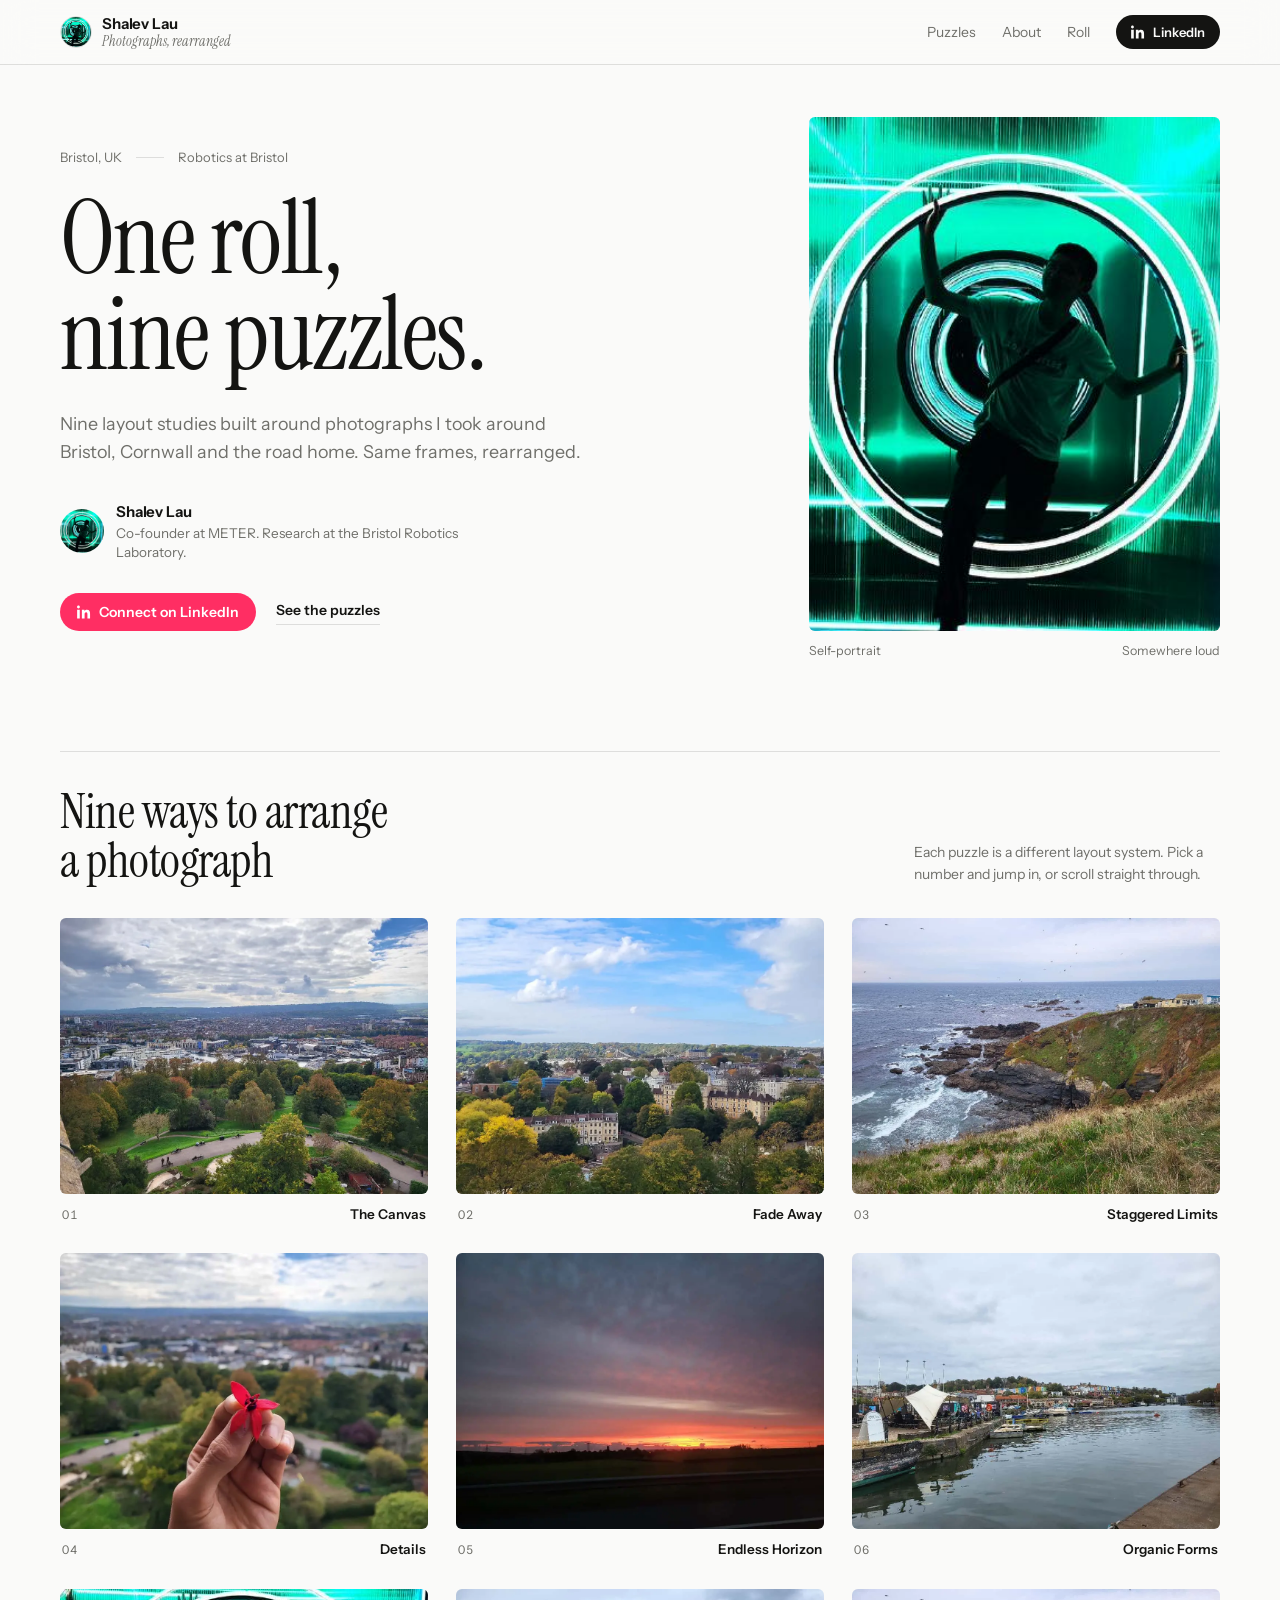
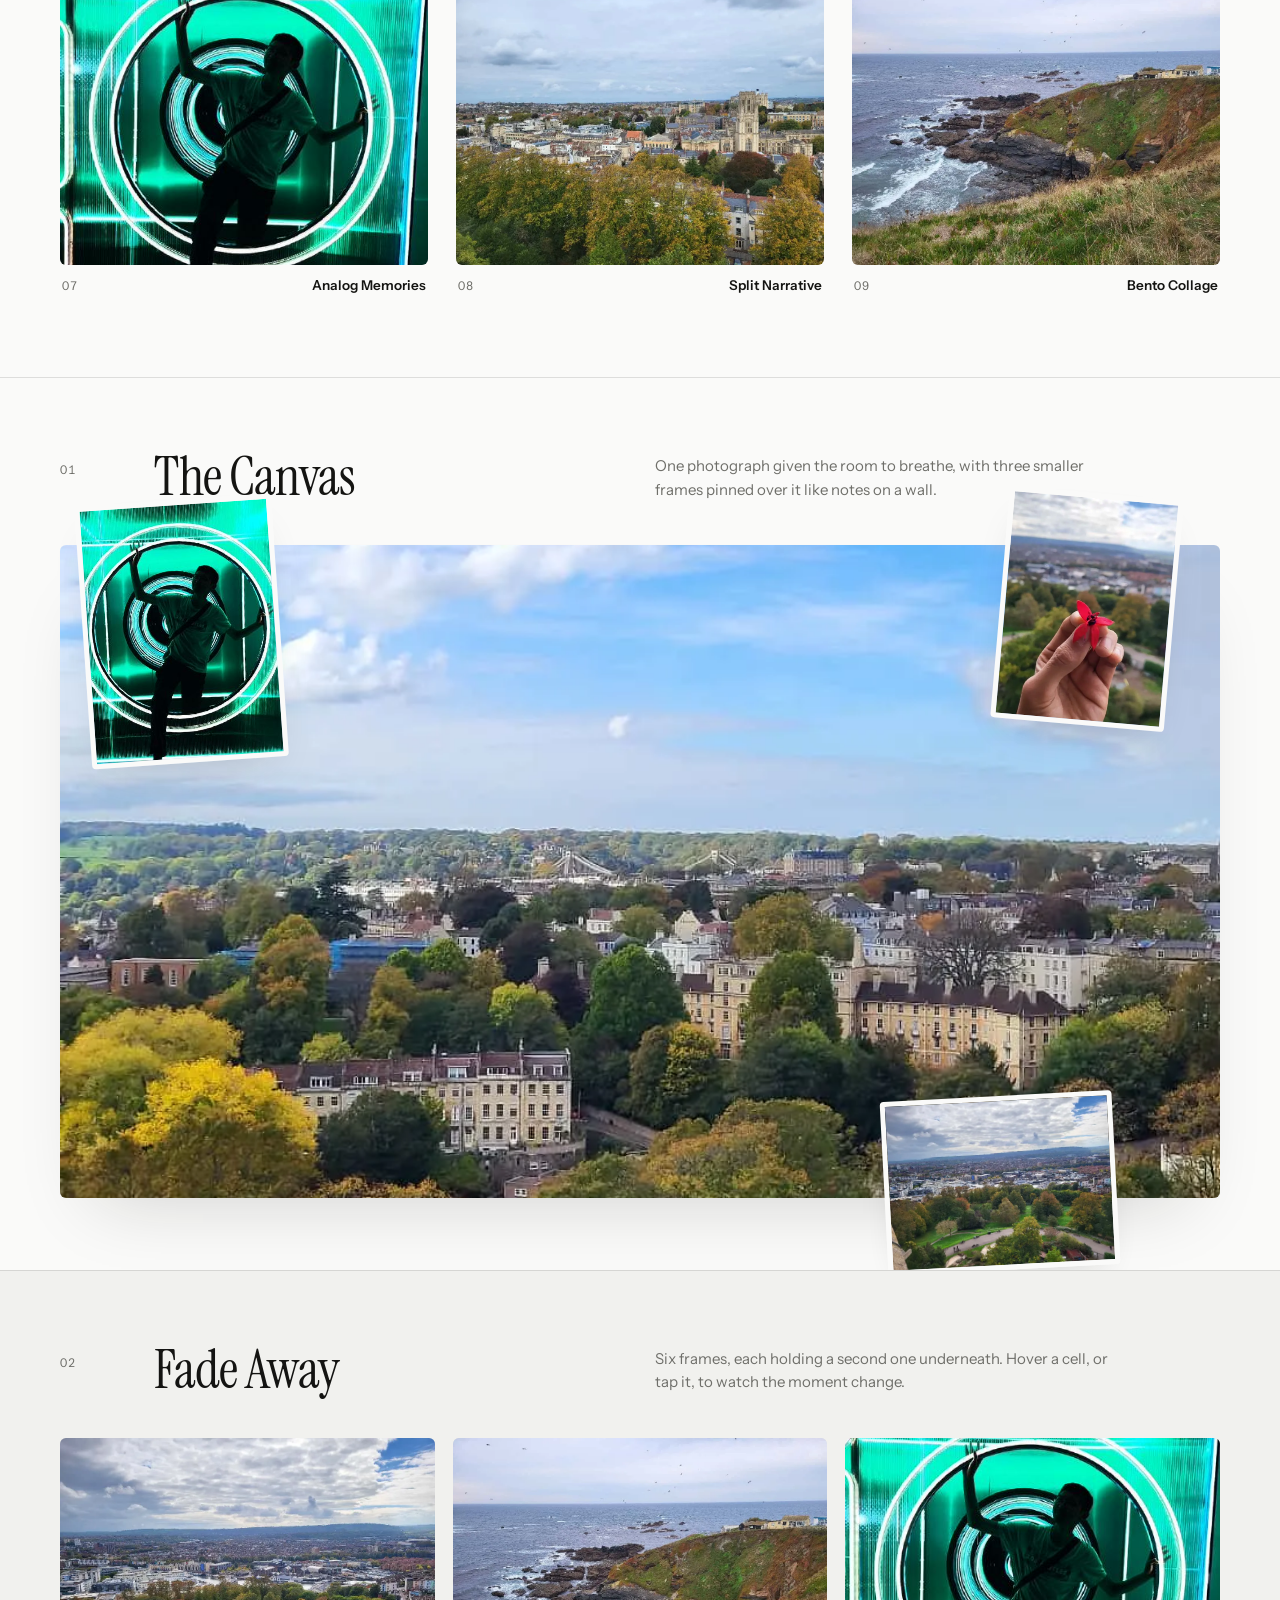
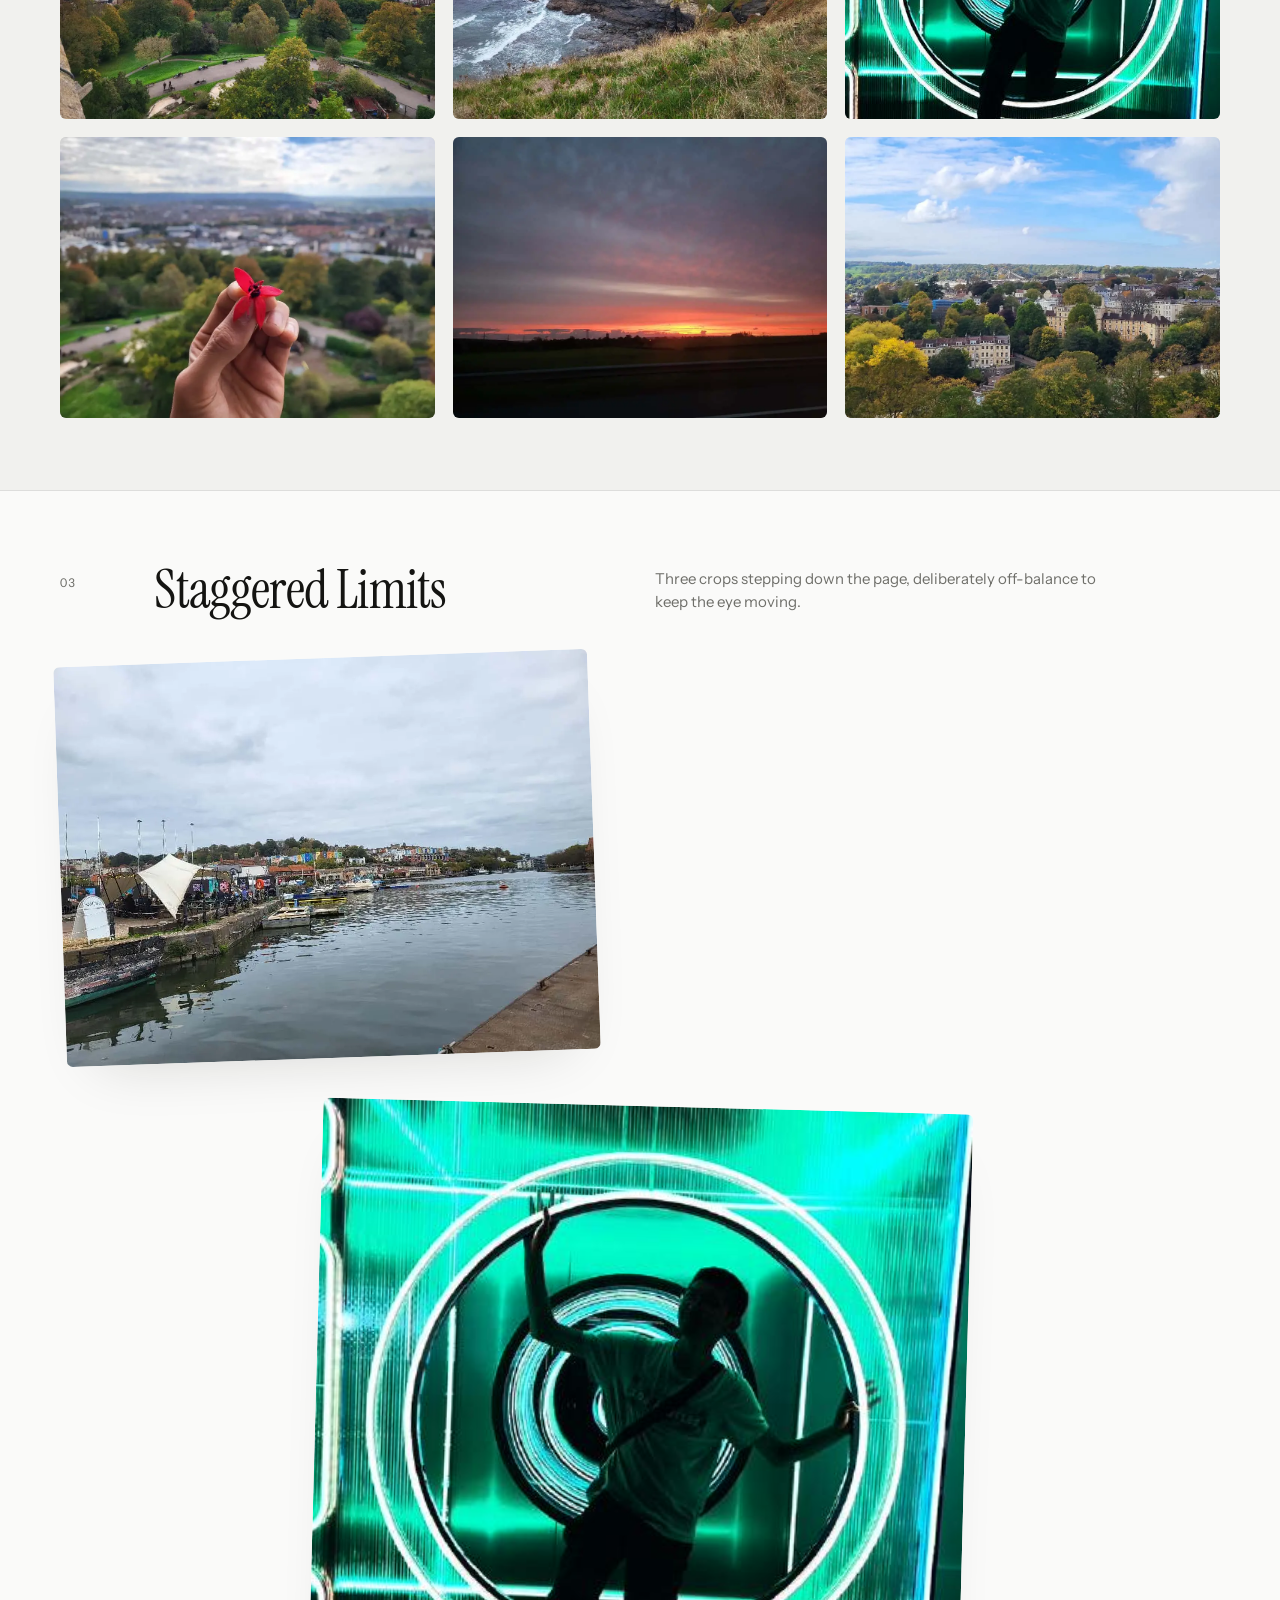
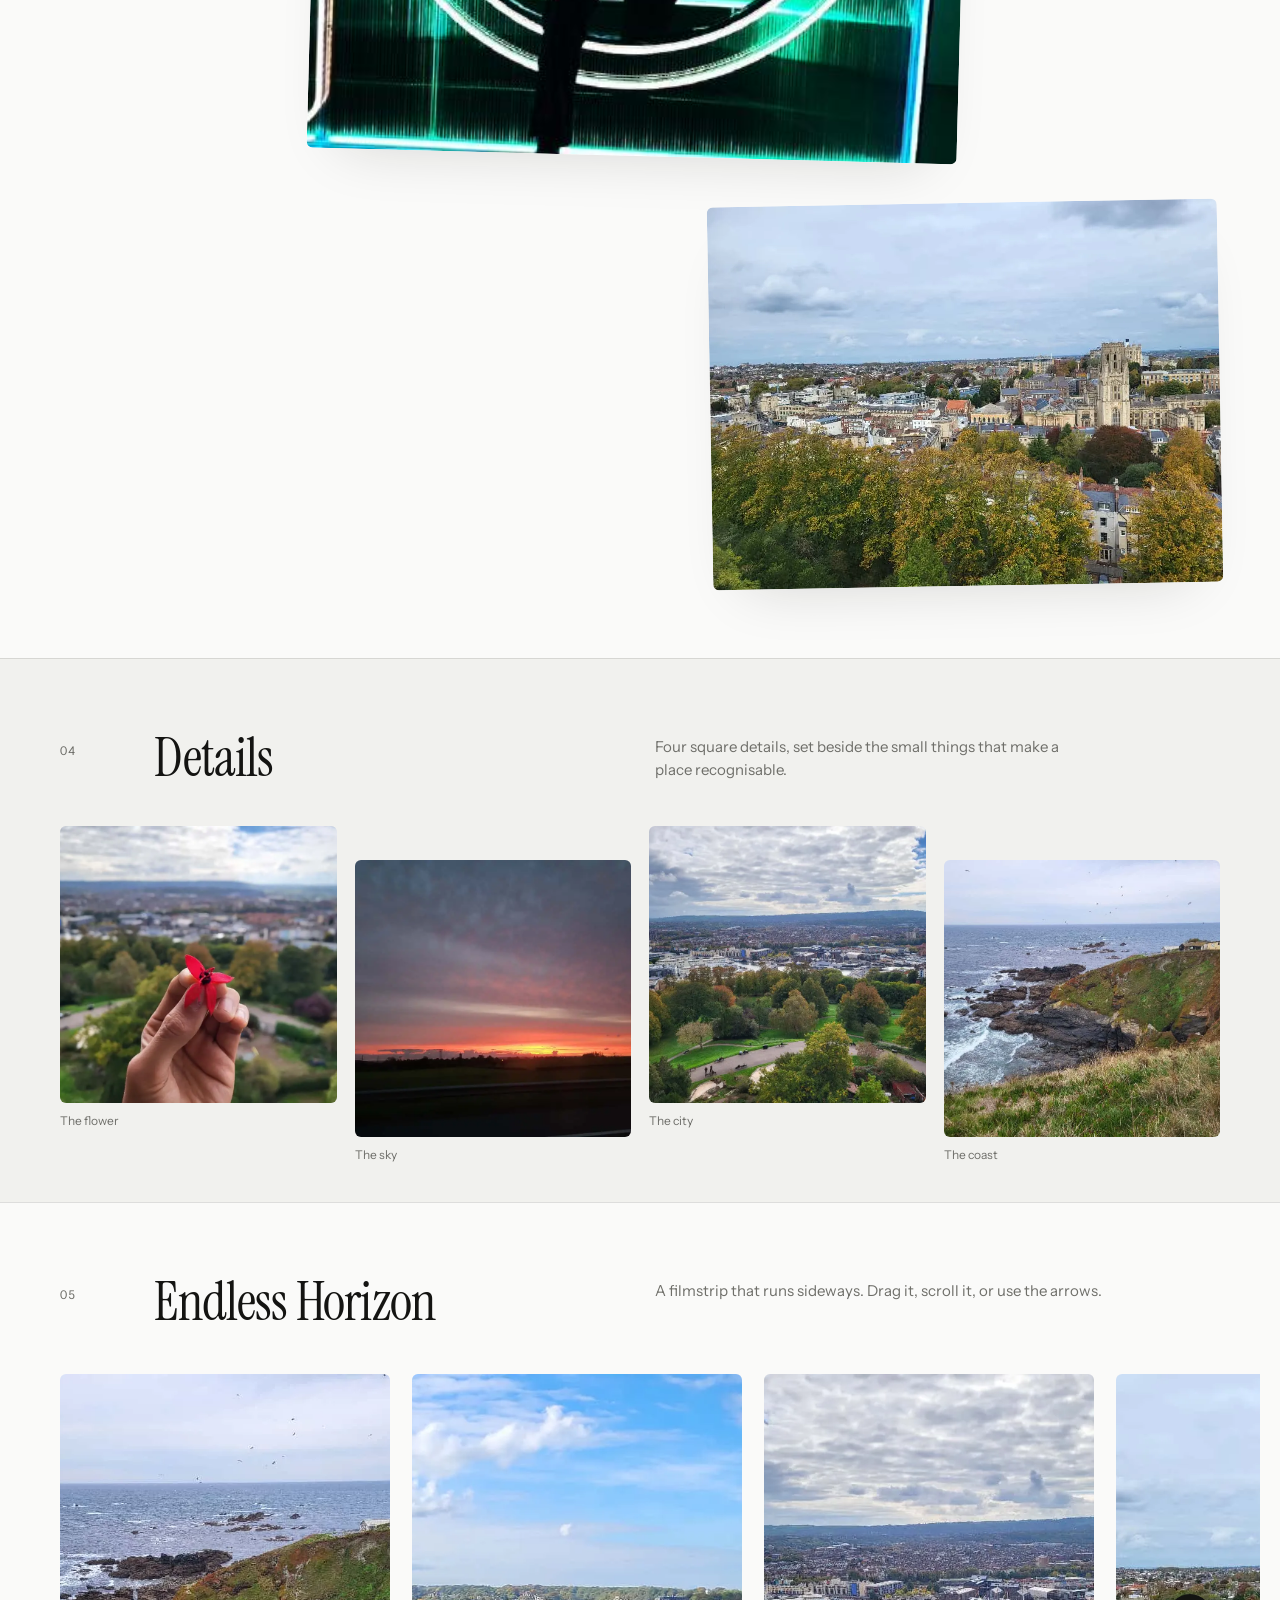
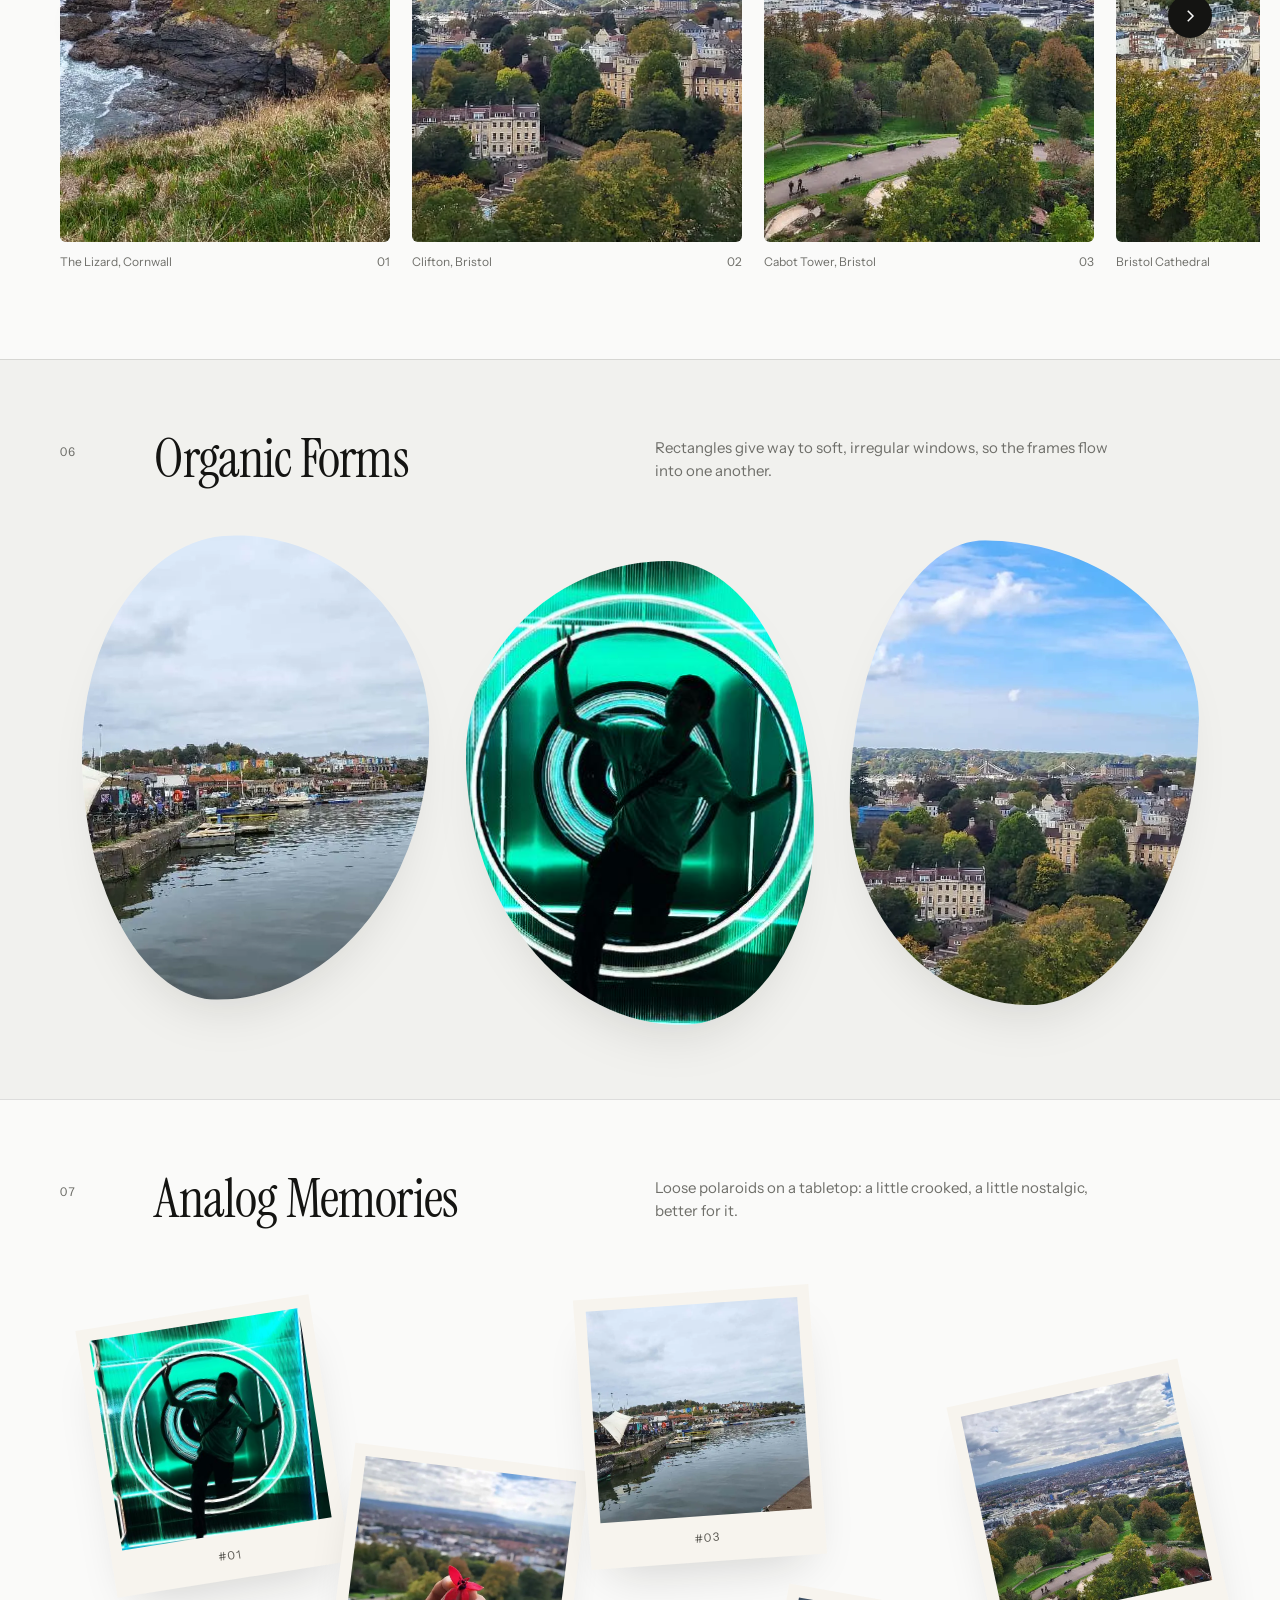
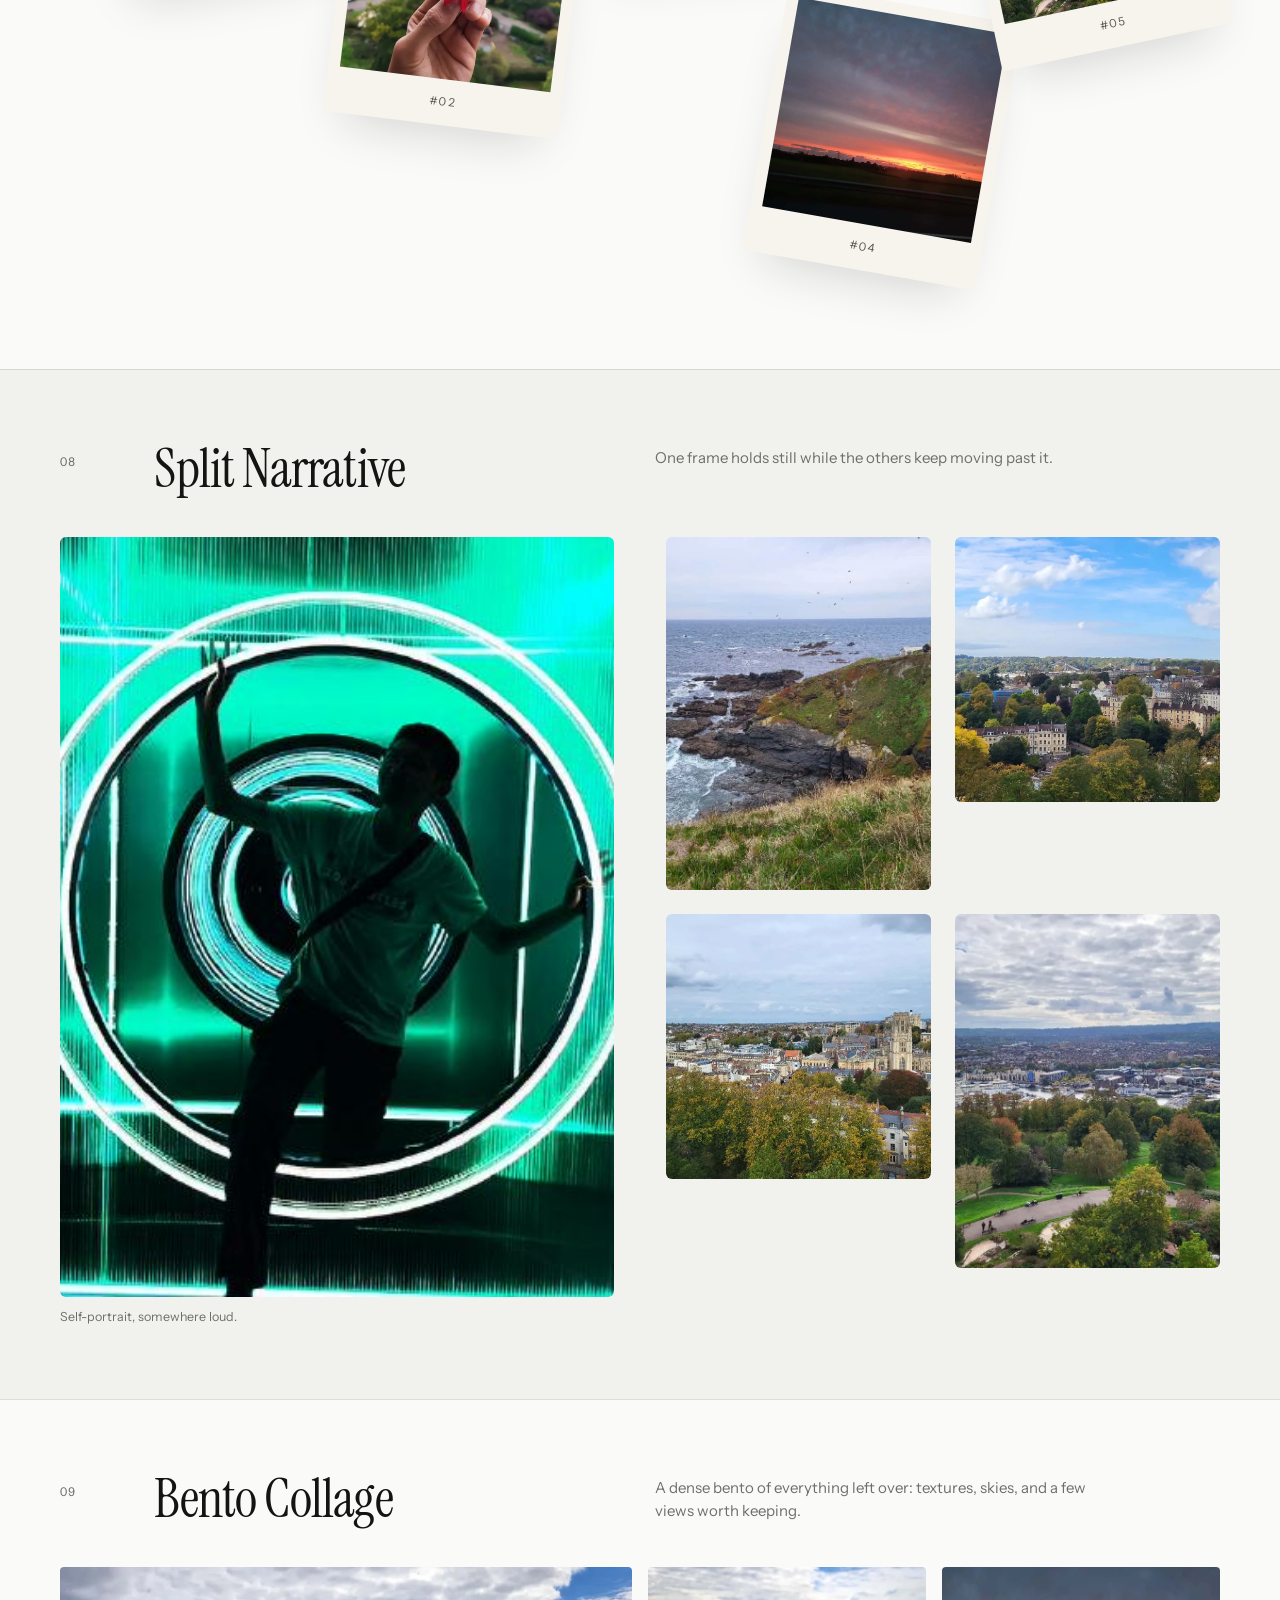
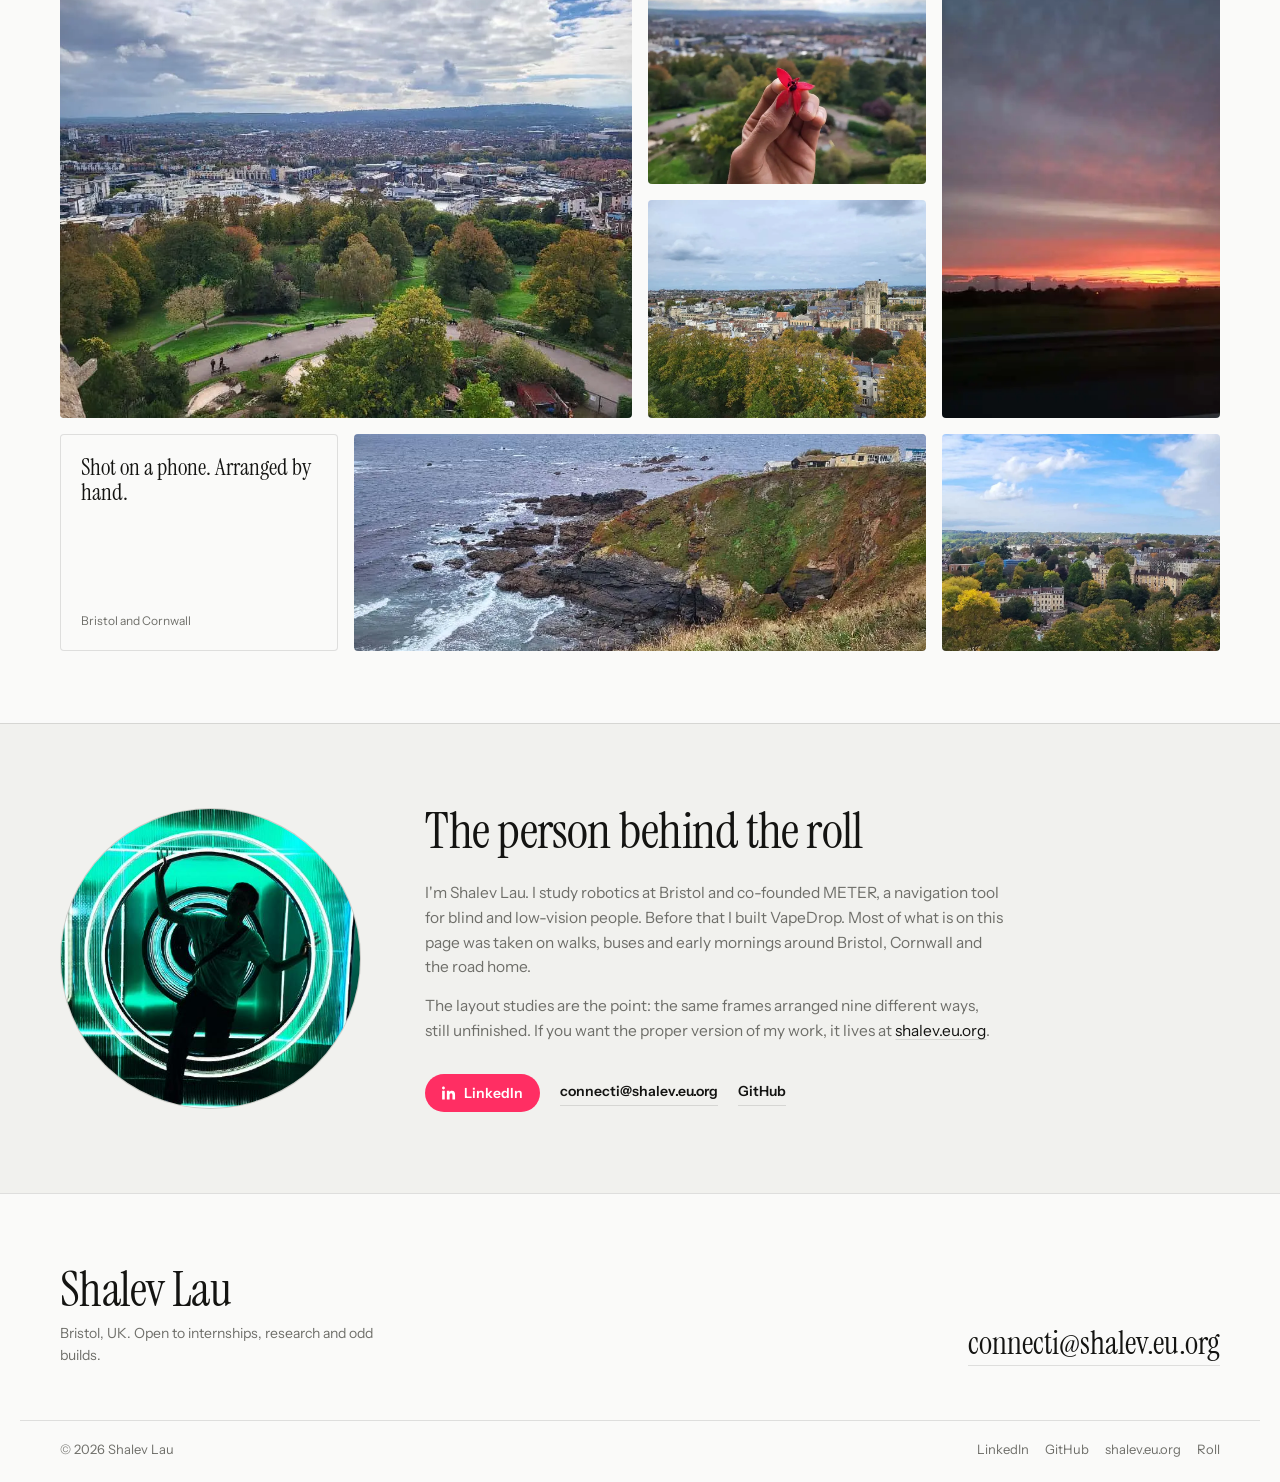
==== index.html @ 45d8b00c "Rebuild as a responsive photo portfolio with real photographs Add Shalev Lau identity (name, LinkedI" ====
<!DOCTYPE html>
<html lang="en-GB">

<head>
    <meta charset="UTF-8">
    <meta name="viewport" content="width=device-width, initial-scale=1">
    <title>Shalev Lau — One roll, nine puzzles</title>
    <meta name="description" content="Nine layout studies built from photographs by Shalev Lau — robotics student in Bristol, co-founder of METER.">
    <link rel="canonical" href="https://bosco-grid.pages.dev/">
    <meta name="theme-color" content="#fafaf9">
    <meta name="color-scheme" content="light">

    <meta property="og:type" content="website">
    <meta property="og:title" content="Shalev Lau — One roll, nine puzzles">
    <meta property="og:description" content="Nine layout studies built from photographs around Bristol, Cornwall and the road home.">
    <meta property="og:url" content="https://bosco-grid.pages.dev/">
    <meta property="og:image" content="https://bosco-grid.pages.dev/assets/shalev-lau.png">
    <meta name="twitter:card" content="summary_large_image">

    <link rel="icon" href="assets/shalev-lau.png">
    <link rel="apple-touch-icon" href="assets/shalev-lau.png">
    <link rel="preload" as="image" href="assets/shalev-lau.png">

    <link rel="preconnect" href="https://fonts.googleapis.com">
    <link rel="preconnect" href="https://fonts.gstatic.com" crossorigin>
    <link href="https://fonts.googleapis.com/css2?family=Instrument+Sans:ital,wght@0,400..700;1,400..700&family=Instrument+Serif:ital@0;1&display=swap" rel="stylesheet">
    <link rel="stylesheet" href="assets/site.css">

    <script type="application/ld+json">
        {
            "@context": "https://schema.org",
            "@type": "Person",
            "name": "Shalev Lau",
            "url": "https://shalev.eu.org/",
            "image": "https://bosco-grid.pages.dev/assets/shalev-lau.png",
            "jobTitle": "Robotics student and co-founder of METER",
            "sameAs": [
                "https://www.linkedin.com/in/shalevl/",
                "https://github.com/altcar"
            ]
        }
    </script>
</head>

<body id="top" data-theme="light">
    <a class="skip-link" href="#main">Skip to content</a>

    <header class="site-header">
        <div class="header-inner">
            <a class="brand" href="#top" aria-label="Shalev Lau, back to top">
                <img src="assets/shalev-lau.png" alt="" width="32" height="32">
                <span class="brand-text">
                    <span class="brand-name">Shalev Lau</span>
                    <span class="brand-role">Photographs, rearranged</span>
                </span>
            </a>

            <nav class="site-nav" aria-label="Primary">
                <a class="nav-index" href="#index">Puzzles</a>
                <a class="nav-about" href="#about">About</a>
                <a href="roll.html">Roll</a>
                <a class="btn btn-small" href="https://www.linkedin.com/in/shalevl/" target="_blank" rel="noopener noreferrer" aria-label="Shalev Lau on LinkedIn">
                    <svg viewBox="0 0 24 24" fill="currentColor" aria-hidden="true"><path d="M4.98 3.5A2.49 2.49 0 0 1 2.5 6 2.49 2.49 0 0 1 0 3.5C0 2.12 1.12 1 2.5 1s2.48 1.12 2.48 2.5ZM.24 8.25h4.52V23H.24V8.25Zm8.1 0h4.33v2.02h.06c.6-1.14 2.07-2.34 4.26-2.34 4.56 0 5.4 3 5.4 6.9V23h-4.51v-6.77c0-1.61-.03-3.69-2.25-3.69-2.25 0-2.6 1.76-2.6 3.57V23H8.34V8.25Z"/></svg>
                    <span class="btn-label">LinkedIn</span>
                </a>
            </nav>
        </div>
    </header>

    <main id="main">
        <section class="masthead" aria-labelledby="page-title">
            <div class="masthead-copy">
                <p class="place">
                    <span>Bristol, UK</span>
                    <span class="rule" aria-hidden="true"></span>
                    <span>Robotics at Bristol</span>
                </p>

                <h1 id="page-title">One roll,<br>nine puzzles.</h1>

                <p class="lede">Nine layout studies built around photographs I took around Bristol, Cornwall and the road home. Same frames, rearranged.</p>

                <div class="byline">
                    <img src="assets/shalev-lau.png" alt="" width="44" height="44">
                    <span>
                        <span class="byline-name">Shalev Lau</span>
                        <span class="byline-role">Co-founder at METER. Research at the Bristol Robotics Laboratory.</span>
                    </span>
                </div>

                <div class="actions">
                    <a class="btn btn-accent" href="https://www.linkedin.com/in/shalevl/" target="_blank" rel="noopener noreferrer">
                        <svg viewBox="0 0 24 24" fill="currentColor" aria-hidden="true"><path d="M4.98 3.5A2.49 2.49 0 0 1 2.5 6 2.49 2.49 0 0 1 0 3.5C0 2.12 1.12 1 2.5 1s2.48 1.12 2.48 2.5ZM.24 8.25h4.52V23H.24V8.25Zm8.1 0h4.33v2.02h.06c.6-1.14 2.07-2.34 4.26-2.34 4.56 0 5.4 3 5.4 6.9V23h-4.51v-6.77c0-1.61-.03-3.69-2.25-3.69-2.25 0-2.6 1.76-2.6 3.57V23H8.34V8.25Z"/></svg>
                        Connect on LinkedIn
                    </a>
                    <a class="text-link" href="#index">See the puzzles</a>
                </div>
            </div>

            <figure class="masthead-figure">
                <img src="assets/shalev-lau.png" alt="Shalev Lau standing inside a room of concentric neon light rings." width="460" height="460" fetchpriority="high">
                <figcaption>
                    <span>Self-portrait</span>
                    <span>Somewhere loud</span>
                </figcaption>
            </figure>
        </section>

        <section class="section-block index" id="index" aria-labelledby="index-title">
            <div class="index-head">
                <h2 id="index-title">Nine ways to arrange a photograph</h2>
                <p>Each puzzle is a different layout system. Pick a number and jump in, or scroll straight through.</p>
            </div>
            <div id="main-grid" class="tile-grid"></div>
        </section>

        <div id="puzzles"></div>

        <section class="about" id="about" aria-labelledby="about-title">
            <div class="about-inner">
                <figure class="about-portrait">
                    <img src="assets/shalev-lau.png" alt="Portrait of Shalev Lau in front of concentric neon rings." loading="lazy" decoding="async">
                </figure>

                <div class="about-copy">
                    <h2 id="about-title">The person behind the roll</h2>
                    <p>I'm Shalev Lau. I study robotics at Bristol and co-founded METER, a navigation tool for blind and low-vision people. Before that I built VapeDrop. Most of what is on this page was taken on walks, buses and early mornings around Bristol, Cornwall and the road home.</p>
                    <p>The layout studies are the point: the same frames arranged nine different ways, still unfinished. If you want the proper version of my work, it lives at <a href="https://shalev.eu.org/" target="_blank" rel="noopener noreferrer">shalev.eu.org</a>.</p>

                    <div class="about-links">
                        <a class="btn btn-accent" href="https://www.linkedin.com/in/shalevl/" target="_blank" rel="noopener noreferrer">
                            <svg viewBox="0 0 24 24" fill="currentColor" aria-hidden="true"><path d="M4.98 3.5A2.49 2.49 0 0 1 2.5 6 2.49 2.49 0 0 1 0 3.5C0 2.12 1.12 1 2.5 1s2.48 1.12 2.48 2.5ZM.24 8.25h4.52V23H.24V8.25Zm8.1 0h4.33v2.02h.06c.6-1.14 2.07-2.34 4.26-2.34 4.56 0 5.4 3 5.4 6.9V23h-4.51v-6.77c0-1.61-.03-3.69-2.25-3.69-2.25 0-2.6 1.76-2.6 3.57V23H8.34V8.25Z"/></svg>
                            LinkedIn
                        </a>
                        <a class="text-link" href="mailto:connecti@shalev.eu.org">connecti@shalev.eu.org</a>
                        <a class="text-link" href="https://github.com/altcar" target="_blank" rel="noopener noreferrer">GitHub</a>
                    </div>
                </div>
            </div>
        </section>
    </main>

    <footer class="site-footer">
        <div class="footer-inner">
            <div>
                <p class="footer-name">Shalev Lau</p>
                <p class="footer-note">Bristol, UK. Open to internships, research and odd builds.</p>
            </div>
            <a class="footer-mail" href="mailto:connecti@shalev.eu.org">connecti@shalev.eu.org</a>
        </div>

        <div class="footer-base">
            <span>© <span data-year>2026</span> Shalev Lau</span>
            <div class="footer-links">
                <a href="https://www.linkedin.com/in/shalevl/" target="_blank" rel="noopener noreferrer">LinkedIn</a>
                <a href="https://github.com/altcar" target="_blank" rel="noopener noreferrer">GitHub</a>
                <a href="https://shalev.eu.org/" target="_blank" rel="noopener noreferrer">shalev.eu.org</a>
                <a href="roll.html">Roll</a>
            </div>
        </div>
    </footer>

    <button class="to-top" type="button" aria-label="Back to top">
        <svg viewBox="0 0 24 24" fill="none" stroke="currentColor" stroke-width="2" aria-hidden="true"><path d="M12 19V5M5 12l7-7 7 7"/></svg>
    </button>

    <script src="assets/site.js"></script>
</body>

</html>
---- assets/site.css ----
/* ------------------------------------------------------------------
   Shalev Lau — Puzzles
   Shared stylesheet for index.html (light) and roll.html (dark)
-------------------------------------------------------------------*/

:root {
    --font-sans: "Instrument Sans", ui-sans-serif, system-ui, -apple-system, "Segoe UI", Roboto, Helvetica, Arial, sans-serif;
    --font-display: "Instrument Serif", Georgia, "Times New Roman", serif;

    --max: 1240px;
    --pad: clamp(18px, 4vw, 40px);
    --radius: 6px;
    --ease: cubic-bezier(0.2, 0.7, 0.2, 1);
    --accent: #ff2e63;
}

[data-theme="light"] {
    --bg: #fafaf9;
    --surface: #f1f1ee;
    --ink: #141412;
    --muted: #6f6f6a;
    --line: rgba(20, 20, 18, 0.12);
    --card: #e6e6e1;
    --header: rgba(250, 250, 249, 0.82);
    --shadow: rgba(20, 20, 18, 0.18);
}

[data-theme="dark"] {
    --bg: #0a0a0b;
    --surface: #121214;
    --ink: #f2f1ee;
    --muted: #9b9b97;
    --line: rgba(242, 241, 238, 0.14);
    --card: #1c1c1f;
    --header: rgba(10, 10, 11, 0.78);
    --shadow: rgba(0, 0, 0, 0.55);
}

*,
*::before,
*::after {
    box-sizing: border-box;
}

html {
    -webkit-text-size-adjust: 100%;
    scroll-behavior: smooth;
}

body {
    margin: 0;
    background: var(--bg);
    color: var(--ink);
    font-family: var(--font-sans);
    font-size: 16px;
    line-height: 1.6;
    overflow-x: clip;
    -webkit-font-smoothing: antialiased;
    -moz-osx-font-smoothing: grayscale;
}

img {
    display: block;
    max-width: 100%;
    height: auto;
}

a {
    color: inherit;
}

::selection {
    background: var(--accent);
    color: #fff;
}

:focus-visible {
    outline: 2px solid var(--accent);
    outline-offset: 3px;
    border-radius: 2px;
}

.skip-link {
    position: absolute;
    top: 8px;
    left: 8px;
    z-index: 300;
    transform: translateY(-160%);
    background: var(--ink);
    color: var(--bg);
    padding: 10px 16px;
    border-radius: 999px;
    font-size: 14px;
    font-weight: 600;
    text-decoration: none;
    transition: transform 0.2s var(--ease);
}

.skip-link:focus {
    transform: none;
}

/* ------------------------------------------------------------------
   Header
-------------------------------------------------------------------*/

.site-header {
    position: fixed;
    inset: 0 0 auto 0;
    z-index: 100;
    background: var(--header);
    -webkit-backdrop-filter: blur(16px) saturate(140%);
    backdrop-filter: blur(16px) saturate(140%);
    border-bottom: 1px solid var(--line);
}

.site-header .header-inner {
    max-width: var(--max);
    margin: 0 auto;
    padding: 0 var(--pad);
    height: 64px;
    display: flex;
    align-items: center;
    justify-content: space-between;
    gap: 16px;
}

.brand {
    display: flex;
    align-items: center;
    gap: 10px;
    min-width: 0;
    text-decoration: none;
}

.brand img {
    width: 32px;
    height: 32px;
    border-radius: 50%;
    object-fit: cover;
    object-position: 50% 38%;
    border: 1px solid var(--line);
    flex: none;
}

.brand-text {
    display: flex;
    flex-direction: column;
    min-width: 0;
    line-height: 1.15;
}

.brand-name {
    font-size: 15px;
    font-weight: 650;
    letter-spacing: -0.01em;
    white-space: nowrap;
}

.brand-role {
    font-family: var(--font-display);
    font-style: italic;
    font-size: 14px;
    color: var(--muted);
    white-space: nowrap;
}

.site-nav {
    display: flex;
    align-items: center;
    gap: clamp(12px, 2.2vw, 26px);
    font-size: 14px;
}

.site-nav > a:not(.btn) {
    color: var(--muted);
    text-decoration: none;
    transition: color 0.2s;
    white-space: nowrap;
}

.site-nav > a:not(.btn):hover {
    color: var(--ink);
}

.site-nav > a[aria-current="page"] {
    color: var(--ink);
    text-decoration: underline;
    text-underline-offset: 5px;
    text-decoration-thickness: 1px;
}

.btn {
    display: inline-flex;
    align-items: center;
    justify-content: center;
    gap: 8px;
    padding: 11px 16px;
    border: 1px solid transparent;
    border-radius: 999px;
    background: var(--ink);
    color: var(--bg);
    font-family: inherit;
    font-size: 14px;
    font-weight: 600;
    line-height: 1;
    text-decoration: none;
    cursor: pointer;
    transition: transform 0.2s var(--ease), background 0.2s, color 0.2s, border-color 0.2s;
}

.btn:hover {
    transform: translateY(-1px);
}

.btn svg {
    width: 14px;
    height: 14px;
    flex: none;
}

.btn-accent {
    background: var(--accent);
    color: #fff;
}

.btn-accent:hover {
    background: #e41a52;
}

.btn-ghost {
    background: transparent;
    color: var(--ink);
    border-color: var(--line);
}

.btn-ghost:hover {
    border-color: var(--ink);
}

.btn-small {
    padding: 9px 14px;
    font-size: 13px;
}

/* ------------------------------------------------------------------
   Masthead
-------------------------------------------------------------------*/

.masthead {
    max-width: var(--max);
    margin: 0 auto;
    padding: clamp(104px, 13vh, 150px) var(--pad) clamp(40px, 7vh, 76px);
    display: grid;
    grid-template-columns: minmax(0, 1.25fr) minmax(0, 0.75fr);
    gap: clamp(28px, 5vw, 72px);
    align-items: center;
}

.place {
    margin: 0 0 clamp(14px, 2.6vh, 24px);
    font-size: 13px;
    color: var(--muted);
    display: flex;
    flex-wrap: wrap;
    align-items: center;
    gap: 8px 14px;
}

.place .rule {
    display: inline-block;
    width: 28px;
    height: 1px;
    background: var(--line);
}

.masthead h1 {
    margin: 0 0 clamp(18px, 3vh, 28px);
    font-family: var(--font-display);
    font-weight: 400;
    font-size: clamp(3.1rem, 8vw, 6.5rem);
    line-height: 0.94;
    letter-spacing: -0.015em;
    text-wrap: balance;
}

.lede {
    margin: 0 0 clamp(24px, 4vh, 34px);
    max-width: 44ch;
    font-size: clamp(1.02rem, 1.4vw, 1.18rem);
    line-height: 1.55;
    color: var(--muted);
    text-wrap: pretty;
}

.byline {
    display: flex;
    align-items: center;
    gap: 12px;
    margin-bottom: clamp(22px, 3.6vh, 30px);
}

.byline img {
    width: 44px;
    height: 44px;
    border-radius: 50%;
    object-fit: cover;
    object-position: 50% 38%;
    flex: none;
}

.byline-name {
    display: block;
    font-size: 15px;
    font-weight: 650;
    letter-spacing: -0.01em;
}

.byline-role {
    display: block;
    max-width: 40ch;
    font-size: 13.5px;
    line-height: 1.45;
    color: var(--muted);
}

.actions {
    display: flex;
    flex-wrap: wrap;
    align-items: center;
    gap: 14px 20px;
}

.text-link {
    padding-bottom: 3px;
    border-bottom: 1px solid var(--line);
    font-size: 14px;
    font-weight: 600;
    text-decoration: none;
    transition: color 0.2s, border-color 0.2s;
}

.text-link:hover {
    color: var(--accent);
    border-color: var(--accent);
}

.masthead-figure {
    margin: 0;
}

.masthead-figure img {
    width: 100%;
    aspect-ratio: 4 / 5;
    object-fit: cover;
    object-position: 50% 42%;
    border-radius: var(--radius);
    background: var(--card);
}

.masthead-figure figcaption {
    display: flex;
    justify-content: space-between;
    gap: 12px;
    margin-top: 10px;
    font-size: 12.5px;
    color: var(--muted);
}

/* ------------------------------------------------------------------
   Index of puzzles
-------------------------------------------------------------------*/

.section-block {
    max-width: var(--max);
    margin: 0 auto;
    padding-left: var(--pad);
    padding-right: var(--pad);
}

.index {
    padding-top: clamp(16px, 3vh, 28px);
    padding-bottom: clamp(52px, 9vh, 104px);
}

.index-head {
    display: flex;
    align-items: flex-end;
    justify-content: space-between;
    gap: 24px;
    padding: clamp(22px, 4vh, 36px) 0 clamp(22px, 4vh, 32px);
    border-top: 1px solid var(--line);
}

.index-head h2 {
    margin: 0;
    max-width: 20ch;
    font-family: var(--font-display);
    font-weight: 400;
    font-size: clamp(1.9rem, 4vw, 3rem);
    line-height: 1.02;
    letter-spacing: -0.01em;
    text-wrap: balance;
}

.index-head p {
    margin: 0;
    max-width: 34ch;
    font-size: 14px;
    line-height: 1.55;
    color: var(--muted);
}

.tile-grid {
    display: grid;
    grid-template-columns: repeat(3, minmax(0, 1fr));
    gap: clamp(16px, 2.4vw, 28px);
}

.tile {
    display: block;
    text-decoration: none;
}

.tile-media {
    display: block;
    overflow: hidden;
    border-radius: var(--radius);
    background: var(--card);
}

.tile img {
    width: 100%;
    aspect-ratio: 4 / 3;
    object-fit: cover;
    transition: transform 0.8s var(--ease);
}

.tile:hover img {
    transform: scale(1.045);
}

.tile-caption {
    display: flex;
    align-items: baseline;
    justify-content: space-between;
    gap: 12px;
    padding: 10px 2px 0;
    font-size: 13px;
    color: var(--muted);
}

.tile-num {
    font-size: 12px;
    letter-spacing: 0.06em;
    font-variant-numeric: tabular-nums;
}

.tile-title {
    color: var(--ink);
    font-size: 13.5px;
    font-weight: 600;
    text-align: right;
}

/* ------------------------------------------------------------------
   Puzzle sections
-------------------------------------------------------------------*/

.puzzle {
    position: relative;
    padding: clamp(46px, 8vh, 86px) 0;
    border-top: 1px solid var(--line);
    scroll-margin-top: 76px;
}

.puzzle:nth-of-type(even) {
    background: var(--surface);
}

.puzzle-inner {
    max-width: var(--max);
    margin: 0 auto;
    padding: 0 var(--pad);
}

.puzzle-head {
    display: grid;
    grid-template-columns: 56px minmax(0, 0.9fr) minmax(0, 1.1fr);
    gap: clamp(16px, 3vw, 48px);
    align-items: start;
    margin-bottom: clamp(26px, 4.5vh, 44px);
}

.puzzle-num {
    padding-top: 10px;
    font-size: 12px;
    letter-spacing: 0.08em;
    font-variant-numeric: tabular-nums;
    color: var(--muted);
}

.puzzle-head h2 {
    margin: 0;
    font-family: var(--font-display);
    font-weight: 400;
    font-size: clamp(2rem, 4.4vw, 3.4rem);
    line-height: 1;
    letter-spacing: -0.015em;
    text-wrap: balance;
}

.puzzle-desc {
    margin: 0;
    padding-top: 4px;
    max-width: 46ch;
    font-size: 15px;
    line-height: 1.55;
    color: var(--muted);
    text-wrap: pretty;
}

/* Puzzle 1 — canvas */

.canvas {
    position: relative;
    margin-top: clamp(10px, 2vh, 20px);
}

.canvas-bg {
    width: 100%;
    aspect-ratio: 16 / 9;
    object-fit: cover;
    border-radius: var(--radius);
    background: var(--card);
    box-shadow: 0 36px 70px -36px var(--shadow);
}

.canvas-pin {
    position: absolute;
    width: 17%;
    aspect-ratio: 3 / 4;
    object-fit: cover;
    border-radius: 4px;
    border: 5px solid var(--bg);
    box-shadow: 0 20px 44px -20px var(--shadow);
}

.pin-1 {
    left: 2%;
    top: -7%;
    transform: rotate(-4deg);
}

.pin-2 {
    right: 4%;
    top: -8%;
    width: 15%;
    transform: rotate(5deg);
}

.pin-3 {
    right: 9%;
    bottom: -11%;
    width: 20%;
    aspect-ratio: 4 / 3;
    transform: rotate(-3deg);
}

/* Puzzle 2 — fade */

.fade-grid {
    display: grid;
    grid-template-columns: repeat(3, minmax(0, 1fr));
    gap: clamp(10px, 1.6vw, 18px);
}

.fade-cell {
    position: relative;
    display: block;
    width: 100%;
    aspect-ratio: 4 / 3;
    padding: 0;
    border: 0;
    border-radius: var(--radius);
    overflow: hidden;
    background: var(--card);
    cursor: pointer;
    -webkit-appearance: none;
    appearance: none;
}

.fade-cell img {
    position: absolute;
    inset: 0;
    width: 100%;
    height: 100%;
    object-fit: cover;
    transition: opacity 0.7s var(--ease), transform 1s var(--ease);
}

.fade-cell img.top {
    opacity: 0;
}

.fade-cell:focus-visible img {
    transform: scale(1.03);
}

.fade-cell:focus-visible img.top,
.fade-cell[aria-pressed="true"] img.top {
    opacity: 1;
}

@media (hover: hover) {
    .fade-cell:hover img {
        transform: scale(1.03);
    }

    .fade-cell:hover img.top {
        opacity: 1;
    }
}

/* Puzzle 3 — stagger */

.stagger {
    display: flex;
    flex-direction: column;
    gap: clamp(20px, 4vw, 48px);
}

.stagger img {
    width: 46%;
    border-radius: var(--radius);
    box-shadow: 0 28px 60px -34px var(--shadow);
}

.stagger img:nth-child(1) {
    align-self: flex-start;
    transform: rotate(-2deg);
}

.stagger img:nth-child(2) {
    width: 56%;
    align-self: center;
    transform: rotate(1.5deg);
}

.stagger img:nth-child(3) {
    width: 44%;
    align-self: flex-end;
    transform: rotate(-1deg);
}

/* Puzzle 4 — details */

.details {
    display: grid;
    grid-template-columns: repeat(4, minmax(0, 1fr));
    gap: clamp(10px, 1.6vw, 18px);
    align-items: start;
}

.details figure {
    margin: 0;
}

.details figure:nth-child(2),
.details figure:nth-child(4) {
    transform: translateY(clamp(14px, 3vw, 34px));
}

.details img {
    width: 100%;
    aspect-ratio: 1;
    object-fit: cover;
    border-radius: var(--radius);
    background: var(--card);
}

.details figcaption {
    padding-top: 8px;
    font-size: 12px;
    color: var(--muted);
}

/* Puzzle 5 — filmstrip */

.strip-shell {
    position: relative;
}

.filmstrip {
    display: flex;
    gap: clamp(12px, 2vw, 22px);
    margin: 0 calc(var(--pad) * -1);
    padding: 4px var(--pad) 16px;
    overflow-x: auto;
    scroll-snap-type: x mandatory;
    overscroll-behavior-x: contain;
    scrollbar-width: none;
}

.filmstrip::-webkit-scrollbar {
    display: none;
}

.filmstrip figure {
    flex: 0 0 auto;
    width: clamp(210px, 26vw, 330px);
    margin: 0;
    scroll-snap-align: center;
}

.filmstrip img {
    width: 100%;
    height: clamp(300px, 52vh, 480px);
    object-fit: cover;
    border-radius: var(--radius);
    background: var(--card);
}

.filmstrip figcaption {
    display: flex;
    justify-content: space-between;
    gap: 10px;
    margin-top: 10px;
    font-size: 12px;
    color: var(--muted);
}

.strip-btn {
    position: absolute;
    top: calc(50% - 34px);
    z-index: 2;
    display: grid;
    place-items: center;
    width: 44px;
    height: 44px;
    padding: 0;
    border: 0;
    border-radius: 50%;
    background: var(--ink);
    color: var(--bg);
    cursor: pointer;
    opacity: 1;
    box-shadow: 0 8px 24px var(--shadow);
    transition: opacity 0.2s, transform 0.2s var(--ease);
}

.strip-btn svg {
    width: 18px;
    height: 18px;
}

.strip-btn.prev {
    left: 8px;
}

.strip-btn.next {
    right: 8px;
}

.strip-shell:hover .strip-btn,
.strip-btn:focus-visible {
    opacity: 1;
}

.strip-btn:hover {
    transform: scale(1.06);
}

.strip-btn:disabled {
    opacity: 0.3;
    cursor: default;
    transform: none;
}

/* Puzzle 6 — organic */

.organic {
    display: flex;
    justify-content: center;
    align-items: center;
    gap: clamp(14px, 3vw, 36px);
    padding: clamp(8px, 2vh, 24px) 0;
}

.organic figure {
    width: 30%;
    margin: 0;
}

.organic img {
    width: 100%;
    aspect-ratio: 3 / 4;
    object-fit: cover;
    box-shadow: 0 30px 60px -32px var(--shadow);
    transition: border-radius 0.7s var(--ease), transform 0.7s var(--ease);
}

.organic figure:nth-child(1) img {
    border-radius: 44% 56% 62% 38% / 48% 42% 58% 52%;
    transform: translateY(-10px) rotate(-1deg);
}

.organic figure:nth-child(2) img {
    border-radius: 58% 42% 38% 62% / 42% 58% 42% 58%;
    transform: translateY(16px);
}

.organic figure:nth-child(3) img {
    border-radius: 38% 62% 48% 52% / 56% 38% 62% 44%;
    transform: translateY(-4px) rotate(1deg);
}

.organic img:hover {
    border-radius: 50%;
}

/* Puzzle 7 — polaroids */

.polaroid-field {
    position: relative;
    height: clamp(460px, 70vh, 660px);
}

.polaroid {
    position: absolute;
    width: clamp(160px, 20vw, 236px);
    padding: 12px 12px 46px;
    background: #f7f4ee;
    color: #1a1a18;
    box-shadow: 0 26px 50px -22px var(--shadow);
    transition: transform 0.35s var(--ease);
}

.polaroid img {
    width: 100%;
    aspect-ratio: 1;
    object-fit: cover;
    background: #ddd9d2;
}

.polaroid .cap {
    position: absolute;
    right: 0;
    bottom: 15px;
    left: 0;
    text-align: center;
    font-size: 11.5px;
    letter-spacing: 0.1em;
    color: #5c5a54;
}

.p1 {
    left: 3%;
    top: 7%;
    transform: rotate(-9deg);
}

.p2 {
    left: 24%;
    top: 30%;
    transform: rotate(7deg);
}

.p3 {
    left: 45%;
    top: 4%;
    transform: rotate(-4deg);
}

.p4 {
    right: 19%;
    bottom: 4%;
    transform: rotate(10deg);
}

.p5 {
    right: 1%;
    top: 18%;
    transform: rotate(-12deg);
}

.polaroid:hover {
    transform: rotate(0deg) scale(1.06);
    z-index: 5;
}

/* Puzzle 8 — split */

.split {
    display: grid;
    grid-template-columns: minmax(0, 1fr) minmax(0, 1fr);
    gap: clamp(20px, 4vw, 56px);
    align-items: start;
}

.split-hero {
    position: sticky;
    top: 84px;
    margin: 0;
}

.split-hero img {
    width: 100%;
    height: calc(100svh - 120px);
    max-height: 760px;
    object-fit: cover;
    object-position: 50% 42%;
    border-radius: var(--radius);
    background: var(--card);
}

.split-hero figcaption {
    margin-top: 10px;
    font-size: 12.5px;
    color: var(--muted);
}

.split-stack {
    display: grid;
    grid-template-columns: repeat(2, minmax(0, 1fr));
    gap: clamp(12px, 2vw, 24px);
}

.split-stack figure {
    margin: 0;
}

.split-stack img {
    width: 100%;
    object-fit: cover;
    border-radius: var(--radius);
    background: var(--card);
}

.split-stack figure:nth-child(1) img,
.split-stack figure:nth-child(4) img {
    aspect-ratio: 3 / 4;
}

.split-stack figure:nth-child(2) img,
.split-stack figure:nth-child(3) img {
    aspect-ratio: 1;
}

/* Puzzle 9 — bento */

.bento {
    display: grid;
    grid-template-columns: repeat(4, minmax(0, 1fr));
    grid-auto-rows: clamp(150px, 17vw, 220px);
    grid-template-areas:
        "a a b c"
        "a a d c"
        "n f f g";
    gap: clamp(10px, 1.4vw, 16px);
}

.bento img {
    width: 100%;
    height: 100%;
    object-fit: cover;
    border-radius: 4px;
    background: var(--card);
}

.bento .b-a { grid-area: a; }
.bento .b-b { grid-area: b; }
.bento .b-c { grid-area: c; }
.bento .b-d { grid-area: d; }
.bento .b-f { grid-area: f; }
.bento .b-g { grid-area: g; }

.bento-note {
    grid-area: n;
    display: flex;
    flex-direction: column;
    justify-content: space-between;
    padding: clamp(12px, 2vw, 20px);
    border: 1px solid var(--line);
    border-radius: 4px;
    background: var(--bg);
}

.bento-note span:first-child {
    font-family: var(--font-display);
    font-size: clamp(1.15rem, 1.8vw, 1.6rem);
    line-height: 1.1;
}

.bento-note span:last-child {
    font-size: 12px;
    color: var(--muted);
}

/* ------------------------------------------------------------------
   About
-------------------------------------------------------------------*/

.about {
    padding: clamp(54px, 9vh, 100px) 0;
    border-top: 1px solid var(--line);
    background: var(--surface);
}

.about-inner {
    max-width: var(--max);
    margin: 0 auto;
    padding: 0 var(--pad);
    display: grid;
    grid-template-columns: minmax(0, 0.55fr) minmax(0, 1.45fr);
    gap: clamp(28px, 5vw, 72px);
    align-items: center;
}

.about-portrait {
    margin: 0;
    justify-self: start;
    width: 100%;
    max-width: 320px;
}

.about-portrait img {
    width: 100%;
    aspect-ratio: 1;
    object-fit: cover;
    border-radius: 50%;
    border: 1px solid var(--line);
    background: var(--card);
}

.about h2 {
    margin: 0 0 clamp(16px, 2.6vh, 24px);
    font-family: var(--font-display);
    font-weight: 400;
    font-size: clamp(2rem, 4vw, 3.2rem);
    line-height: 1.02;
    letter-spacing: -0.015em;
    text-wrap: balance;
}

.about p {
    margin: 0 0 14px;
    max-width: 58ch;
    font-size: 15.5px;
    line-height: 1.6;
    color: var(--muted);
    text-wrap: pretty;
}

.about p a {
    color: var(--ink);
    text-decoration-color: var(--line);
    text-underline-offset: 3px;
}

.about p a:hover {
    text-decoration-color: var(--accent);
}

.about-links {
    display: flex;
    flex-wrap: wrap;
    align-items: center;
    gap: 12px 20px;
    margin-top: clamp(20px, 3.4vh, 30px);
}

/* ------------------------------------------------------------------
   Footer
-------------------------------------------------------------------*/

.site-footer {
    padding-top: clamp(44px, 8vh, 76px);
    border-top: 1px solid var(--line);
}

.footer-inner {
    max-width: var(--max);
    margin: 0 auto;
    padding: 0 var(--pad);
    display: grid;
    grid-template-columns: minmax(0, 1.2fr) minmax(0, 1fr);
    gap: 32px;
    align-items: end;
}

.footer-name {
    margin: 0 0 8px;
    font-family: var(--font-display);
    font-weight: 400;
    font-size: clamp(2rem, 4vw, 3rem);
    line-height: 1;
    letter-spacing: -0.015em;
}

.footer-note {
    margin: 0;
    max-width: 36ch;
    font-size: 14px;
    color: var(--muted);
}

.footer-mail {
    justify-self: end;
    text-align: right;
    padding-bottom: 4px;
    border-bottom: 1px solid var(--line);
    font-family: var(--font-display);
    font-size: clamp(1.35rem, 2.6vw, 2rem);
    line-height: 1.1;
    text-decoration: none;
    overflow-wrap: anywhere;
    transition: color 0.2s, border-color 0.2s;
}

.footer-mail:hover {
    color: var(--accent);
    border-color: var(--accent);
}

.footer-base {
    max-width: var(--max);
    margin: clamp(36px, 6vh, 64px) auto 0;
    padding: 18px var(--pad) 22px;
    border-top: 1px solid var(--line);
    display: flex;
    flex-wrap: wrap;
    align-items: center;
    justify-content: space-between;
    gap: 10px 20px;
    font-size: 13px;
    color: var(--muted);
}

.footer-links {
    display: flex;
    flex-wrap: wrap;
    gap: 16px;
}

.footer-links a {
    color: var(--muted);
    text-decoration: none;
    transition: color 0.2s;
}

.footer-links a:hover {
    color: var(--ink);
}

/* ------------------------------------------------------------------
   Back to top
-------------------------------------------------------------------*/

.to-top {
    position: fixed;
    right: 18px;
    bottom: 18px;
    z-index: 90;
    display: grid;
    place-items: center;
    width: 44px;
    height: 44px;
    padding: 0;
    border: 0;
    border-radius: 50%;
    background: var(--ink);
    color: var(--bg);
    cursor: pointer;
    opacity: 0;
    pointer-events: none;
    transform: translateY(8px);
    transition: opacity 0.25s, transform 0.25s var(--ease);
    box-shadow: 0 10px 24px var(--shadow);
}

.to-top.show {
    opacity: 1;
    pointer-events: auto;
    transform: none;
}

.to-top svg {
    width: 18px;
    height: 18px;
}

/* ------------------------------------------------------------------
   Page load
-------------------------------------------------------------------*/

@media (prefers-reduced-motion: no-preference) {
    .masthead .place,
    .masthead h1,
    .masthead .lede,
    .masthead .byline,
    .masthead .actions {
        animation: rise 0.7s var(--ease) both;
    }

    .masthead h1 {
        animation-delay: 0.04s;
    }

    .masthead .lede {
        animation-delay: 0.1s;
    }

    .masthead .byline {
        animation-delay: 0.16s;
    }

    .masthead .actions {
        animation-delay: 0.22s;
    }

    .masthead-figure img {
        animation: unveil 0.9s var(--ease) 0.08s both;
    }
}

@keyframes rise {
    from {
        opacity: 0;
        transform: translateY(12px);
    }

    to {
        opacity: 1;
        transform: none;
    }
}

@keyframes unveil {
    from {
        clip-path: inset(0 0 100% 0);
    }

    to {
        clip-path: inset(0 0 0 0);
    }
}

@media (prefers-reduced-motion: reduce) {
    html {
        scroll-behavior: auto;
    }

    *,
    *::before,
    *::after {
        animation-duration: 0.001ms !important;
        transition-duration: 0.001ms !important;
    }
}

/* ------------------------------------------------------------------
   Responsive
-------------------------------------------------------------------*/

@media (max-width: 1024px) {
    .masthead {
        grid-template-columns: minmax(0, 1.1fr) minmax(0, 0.9fr);
    }

    .puzzle-head {
        grid-template-columns: 44px minmax(0, 1fr) minmax(0, 1fr);
        gap: 20px;
    }

    .split-hero img {
        height: 70svh;
    }
}

@media (max-width: 900px) {
    .brand-role {
        display: none;
    }

    .masthead-figure figcaption span:last-child {
        display: none;
    }
}

@media (max-width: 768px) {
    .site-header .header-inner {
        height: 58px;
    }

    .site-nav {
        gap: 14px;
    }

    .site-nav > a:not(.btn).nav-about {
        display: none;
    }

    .masthead {
        grid-template-columns: 1fr;
        gap: clamp(26px, 5vh, 40px);
        padding-top: clamp(88px, 12vh, 120px);
        align-items: start;
    }

    .masthead h1 {
        font-size: clamp(2.9rem, 12.5vw, 4.6rem);
    }

    .masthead-figure {
        max-width: 460px;
    }

    .masthead-figure img {
        aspect-ratio: 4 / 4.5;
    }

    .index-head {
        flex-direction: column;
        align-items: flex-start;
        gap: 12px;
    }

    .tile-grid {
        grid-template-columns: repeat(2, minmax(0, 1fr));
        gap: 12px;
    }

    .tile:last-child {
        grid-column: 1 / -1;
    }

    .tile:last-child img {
        aspect-ratio: 21 / 9;
    }

    .puzzle {
        padding: clamp(38px, 7vh, 64px) 0;
    }

    .puzzle-head {
        grid-template-columns: 1fr;
        gap: 10px;
        margin-bottom: 22px;
    }

    .puzzle-num {
        padding-top: 0;
    }

    .puzzle-desc {
        padding-top: 0;
    }

    .puzzle-head h2 {
        font-size: clamp(2rem, 9vw, 2.8rem);
    }

    /* canvas */
    .canvas-bg {
        aspect-ratio: 4 / 5;
    }

    .canvas-pin {
        width: 30%;
        border-width: 4px;
    }

    .pin-1 {
        top: -5%;
        left: 1%;
    }

    .pin-2 {
        top: -6%;
        right: 1%;
        width: 27%;
    }

    .pin-3 {
        right: 6%;
        bottom: -6%;
        width: 34%;
    }

    /* fade */
    .fade-grid {
        grid-template-columns: repeat(2, minmax(0, 1fr));
        gap: 8px;
    }

    .fade-cell {
        aspect-ratio: 1;
    }

    /* stagger */
    .stagger {
        gap: 18px;
    }

    .stagger img {
        width: 78%;
    }

    .stagger img:nth-child(2) {
        width: 88%;
    }

    .stagger img:nth-child(3) {
        width: 72%;
    }

    /* details */
    .details {
        grid-template-columns: repeat(2, minmax(0, 1fr));
        gap: 10px;
    }

    .details figure:nth-child(2),
    .details figure:nth-child(4) {
        transform: none;
    }

    /* filmstrip */
    .filmstrip {
        gap: 12px;
        scroll-snap-type: x proximity;
    }

    .filmstrip figure {
        width: 66vw;
    }

    .filmstrip img {
        height: clamp(260px, 44svh, 420px);
    }

    .strip-btn {
        display: none;
    }

    /* organic */
    .organic {
        flex-direction: column;
        gap: 20px;
    }

    .organic figure {
        width: 76%;
    }

    .organic img {
        aspect-ratio: 4 / 5;
    }

    .organic figure:nth-child(1) {
        align-self: flex-start;
    }

    .organic figure:nth-child(2) {
        align-self: flex-end;
    }

    .organic figure:nth-child(3) {
        align-self: flex-start;
    }

    .organic figure img {
        transform: none !important;
    }

    /* polaroids */
    .polaroid-field {
        display: grid;
        grid-template-columns: repeat(2, minmax(0, 1fr));
        height: auto;
        gap: 14px;
    }

    .polaroid {
        position: relative;
        inset: auto;
        width: 100%;
        padding: 9px 9px 36px;
        transform: none !important;
    }

    .polaroid:nth-child(odd) {
        rotate: -1.5deg;
    }

    .polaroid:nth-child(even) {
        rotate: 1.5deg;
    }

    .polaroid:nth-child(5) {
        grid-column: 1 / -1;
        width: calc(50% - 7px);
        justify-self: center;
    }

    /* split */
    .split {
        grid-template-columns: 1fr;
        gap: 18px;
    }

    .split-hero {
        position: relative;
        top: auto;
    }

    .split-hero img {
        height: 62svh;
    }

    /* bento */
    .bento {
        grid-template-columns: repeat(2, minmax(0, 1fr));
        grid-auto-rows: clamp(130px, 26vw, 180px);
        grid-template-areas:
            "a a"
            "a a"
            "b c"
            "d c"
            "f f"
            "n g";
    }

    /* about */
    .about-inner {
        grid-template-columns: 1fr;
        gap: 26px;
        align-items: start;
    }

    .about-portrait {
        width: 132px;
    }

    /* footer */
    .footer-inner {
        grid-template-columns: 1fr;
        gap: 24px;
    }

    .footer-mail {
        justify-self: start;
        text-align: left;
    }
}

@media (max-width: 560px) {
    .brand-name {
        font-size: 14px;
    }

    .site-nav > a:not(.btn).nav-index {
        display: none;
    }

    .site-nav .btn {
        padding: 9px 11px;
    }

    .btn-label {
        display: none;
    }

    .site-nav .btn svg {
        width: 16px;
        height: 16px;
    }

    .masthead h1 {
        font-size: clamp(2.6rem, 13.5vw, 3.6rem);
    }

    .place {
        gap: 6px 10px;
    }

    .place .rule {
        width: 18px;
    }

    .tile-caption {
        padding-top: 8px;
    }

    .tile-title {
        font-size: 12.5px;
    }

    .filmstrip figure {
        width: 74vw;
    }

    .polaroid:nth-child(5) {
        width: 62%;
    }

    .bento {
        grid-auto-rows: 128px;
    }

    .footer-base {
        flex-direction: column;
        align-items: flex-start;
    }
}

@media (hover: none) {
    .strip-btn {
        display: none;
    }

    .polaroid:hover {
        transform: inherit;
    }
}
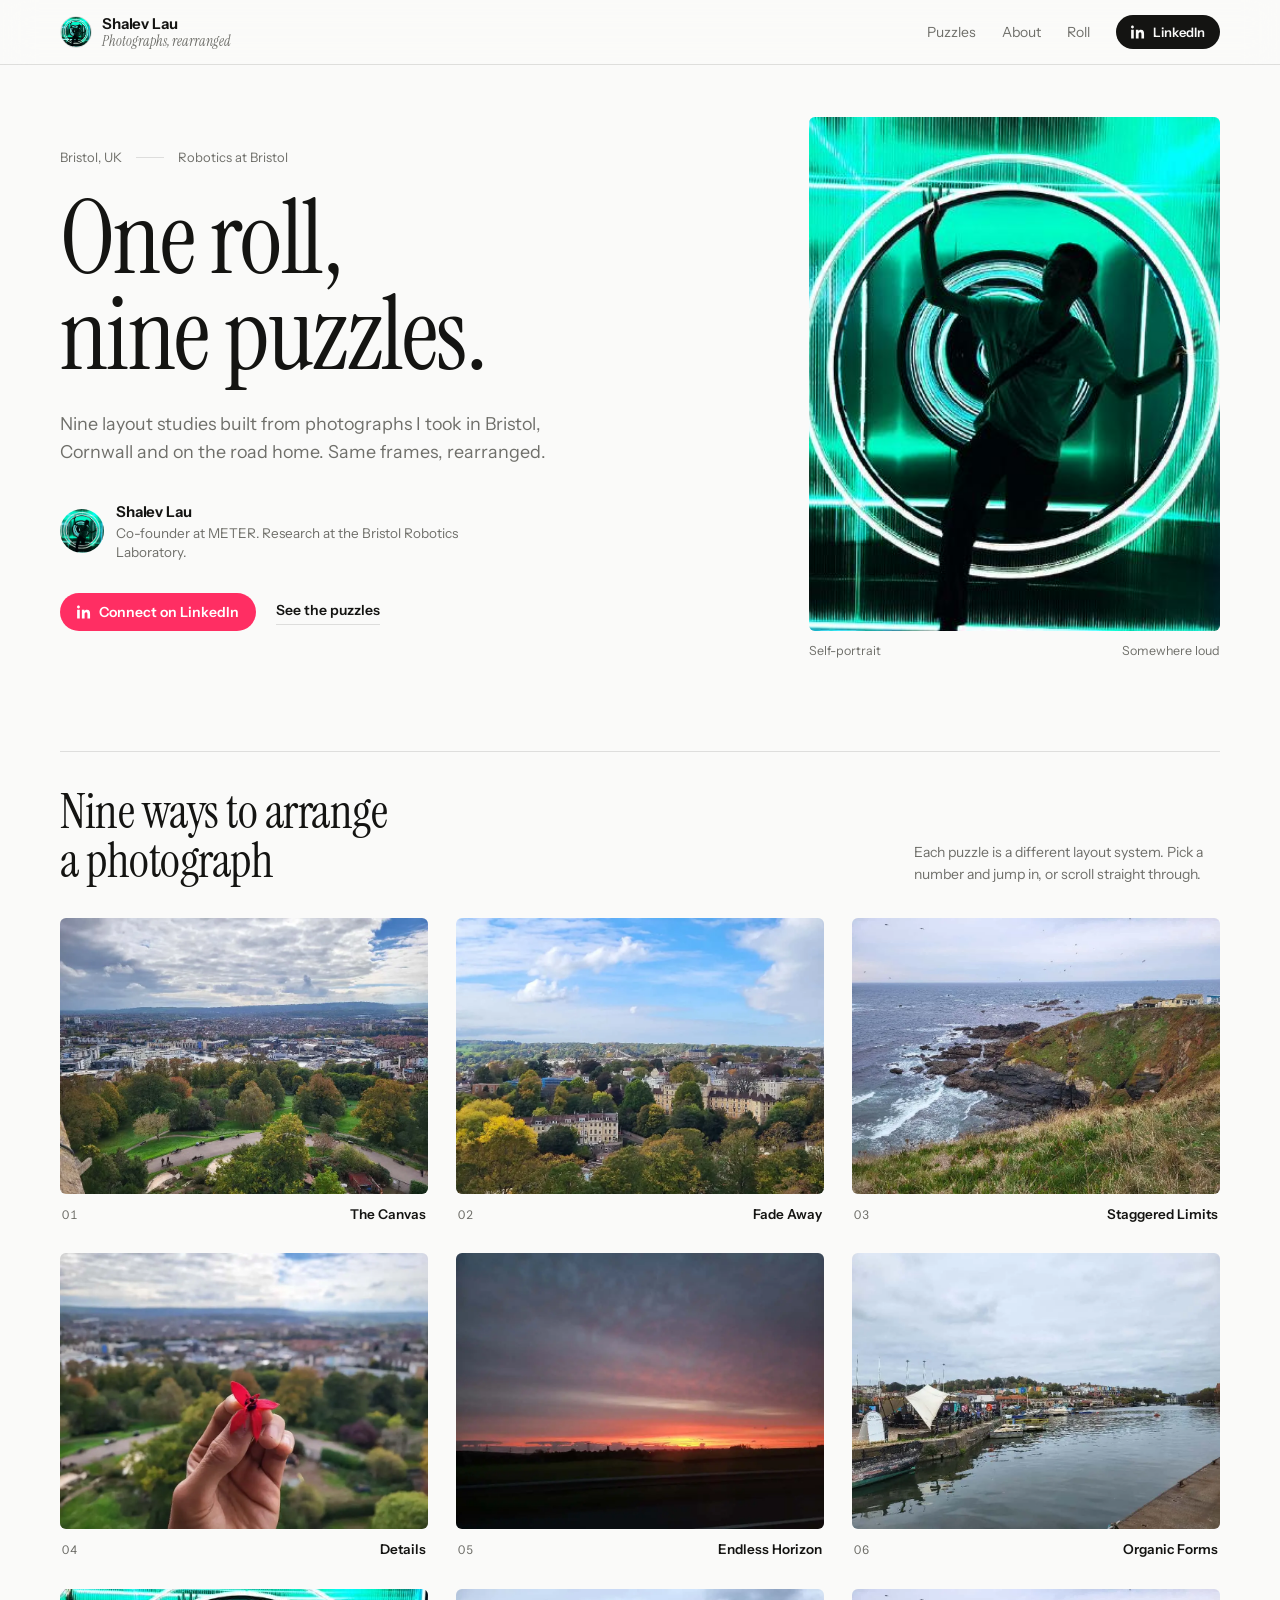
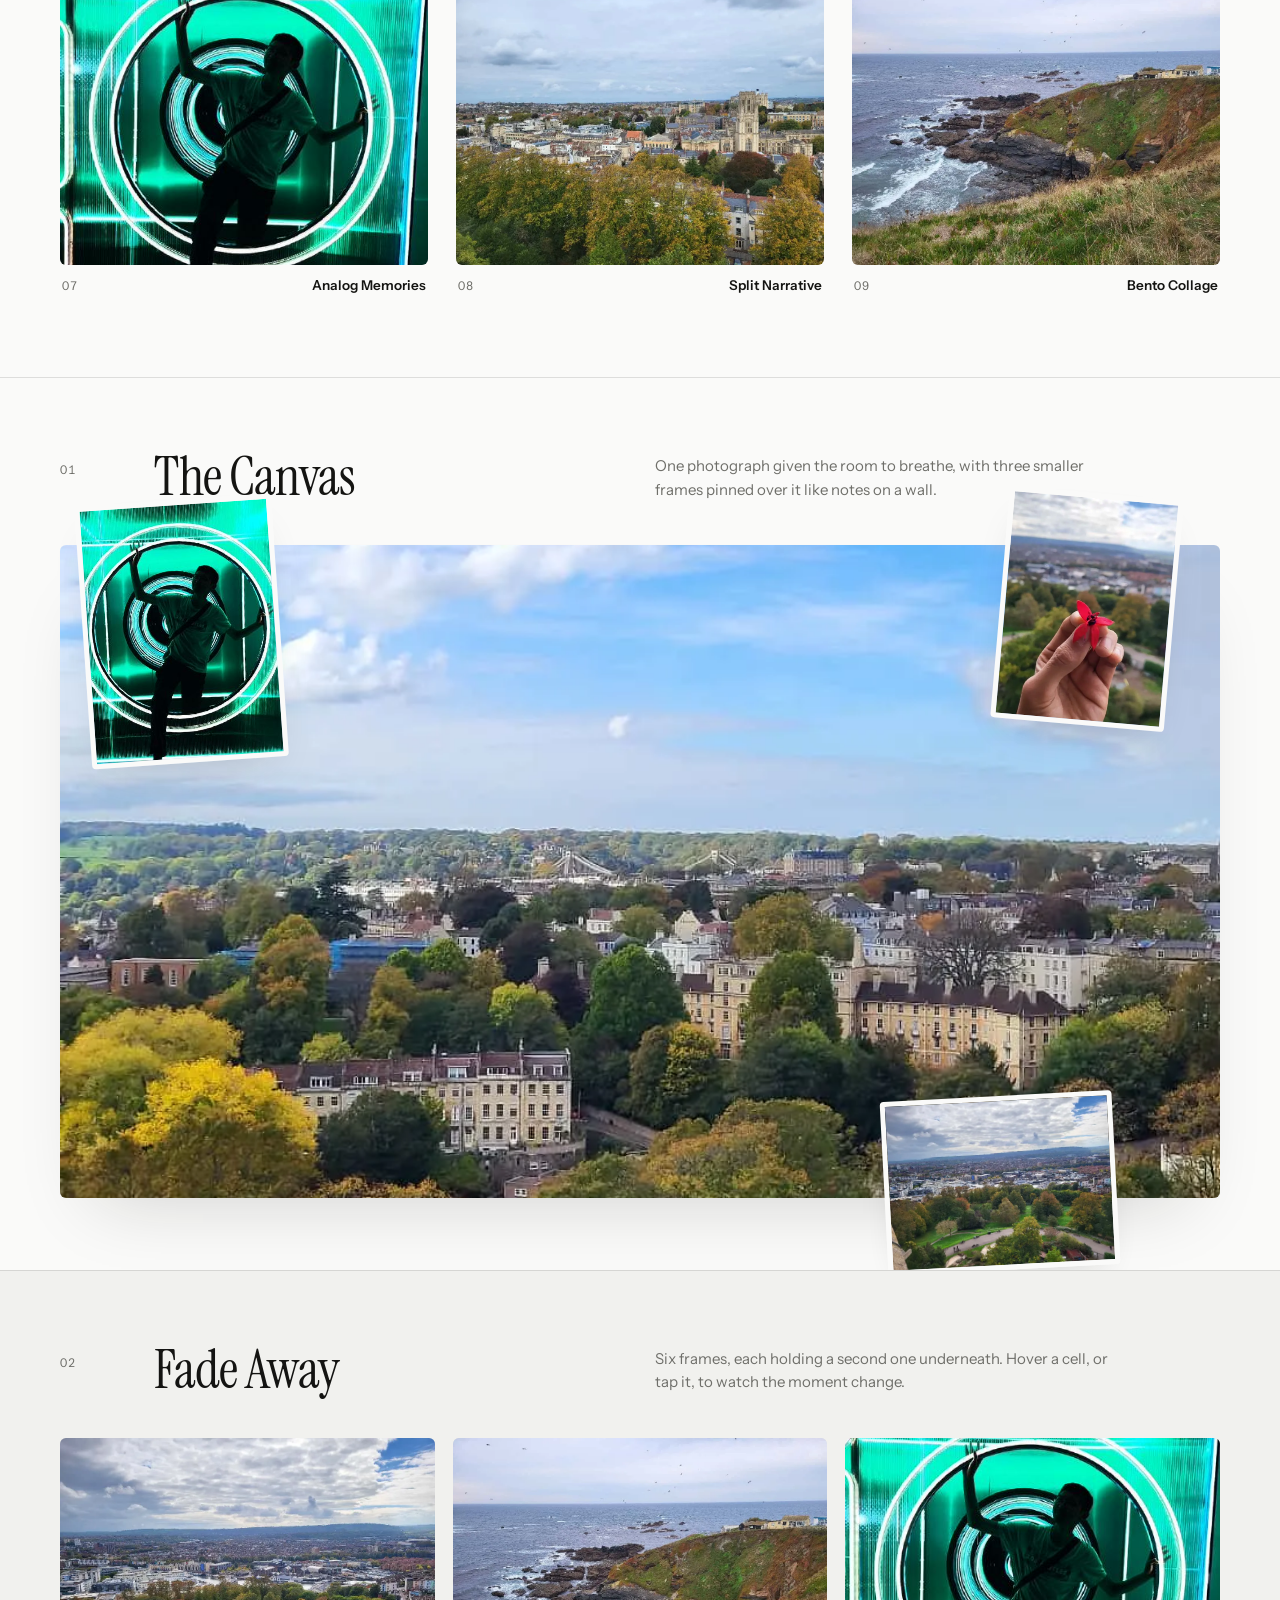
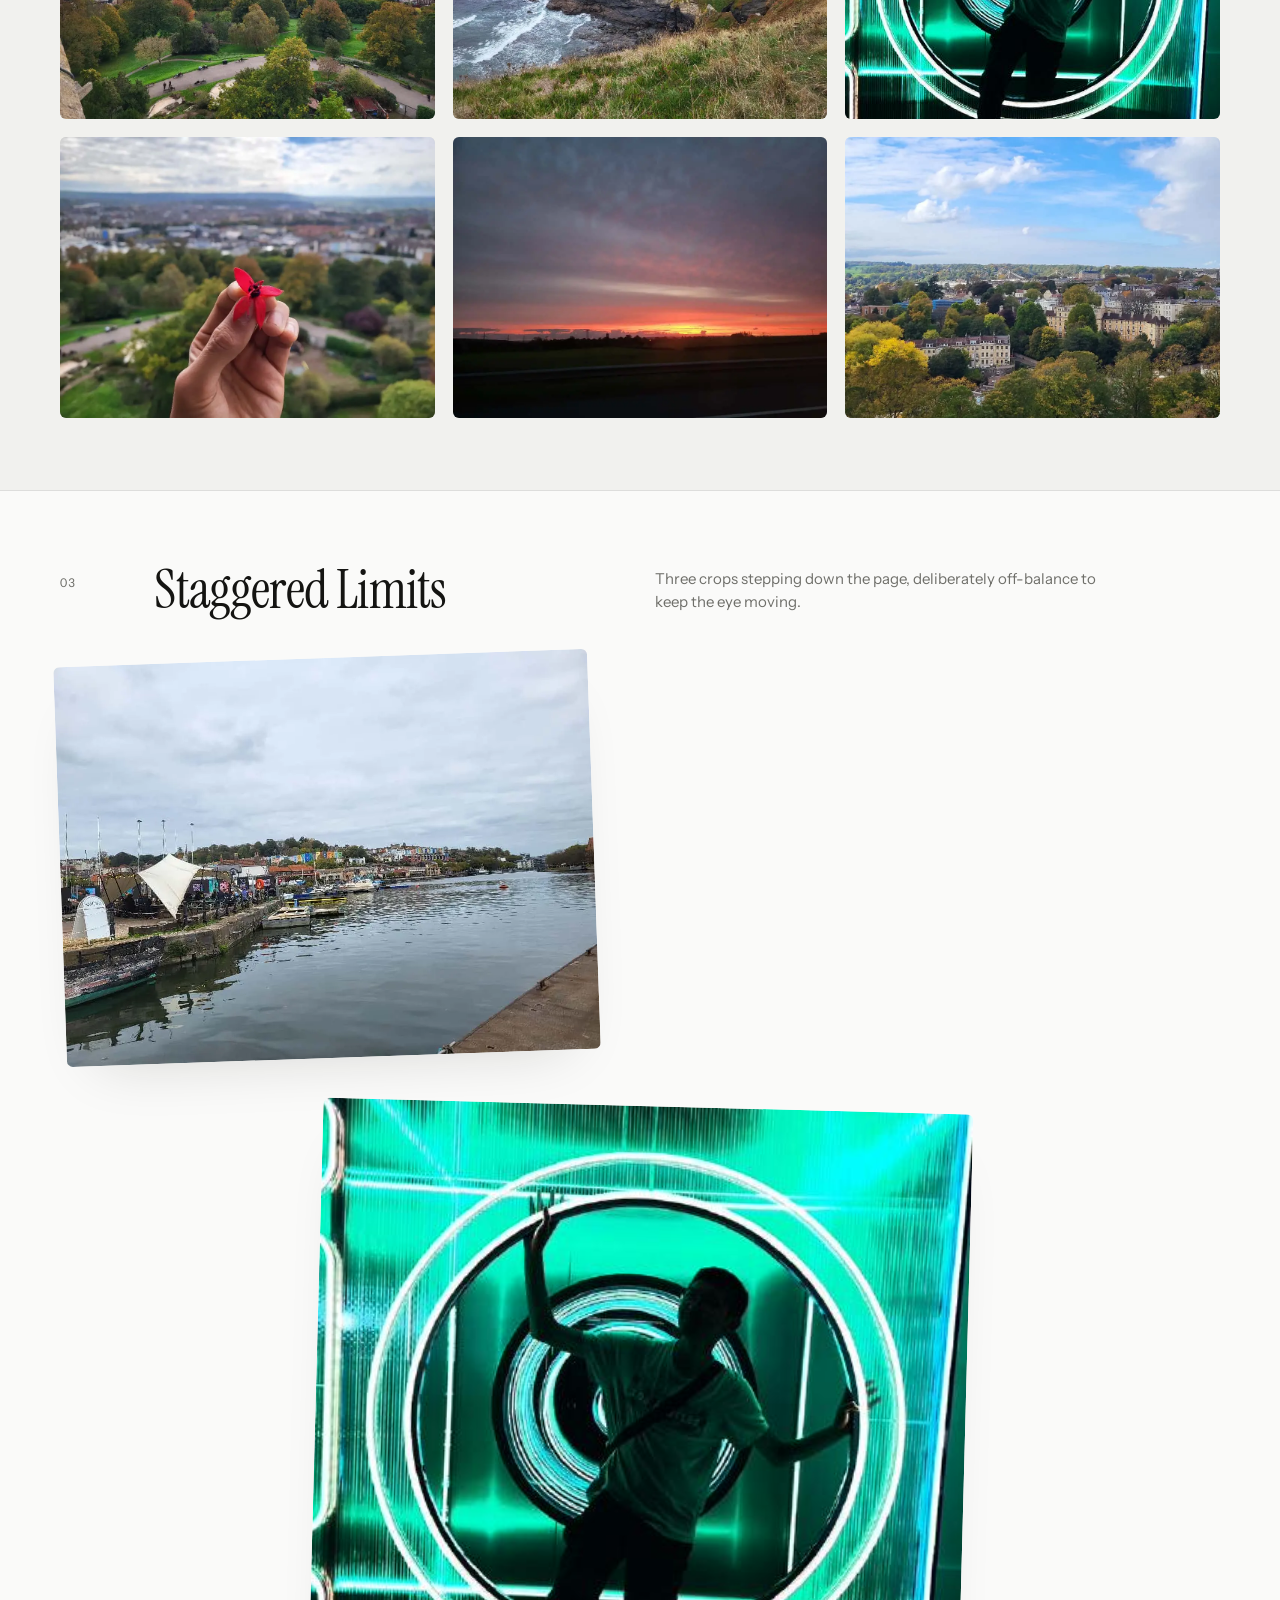
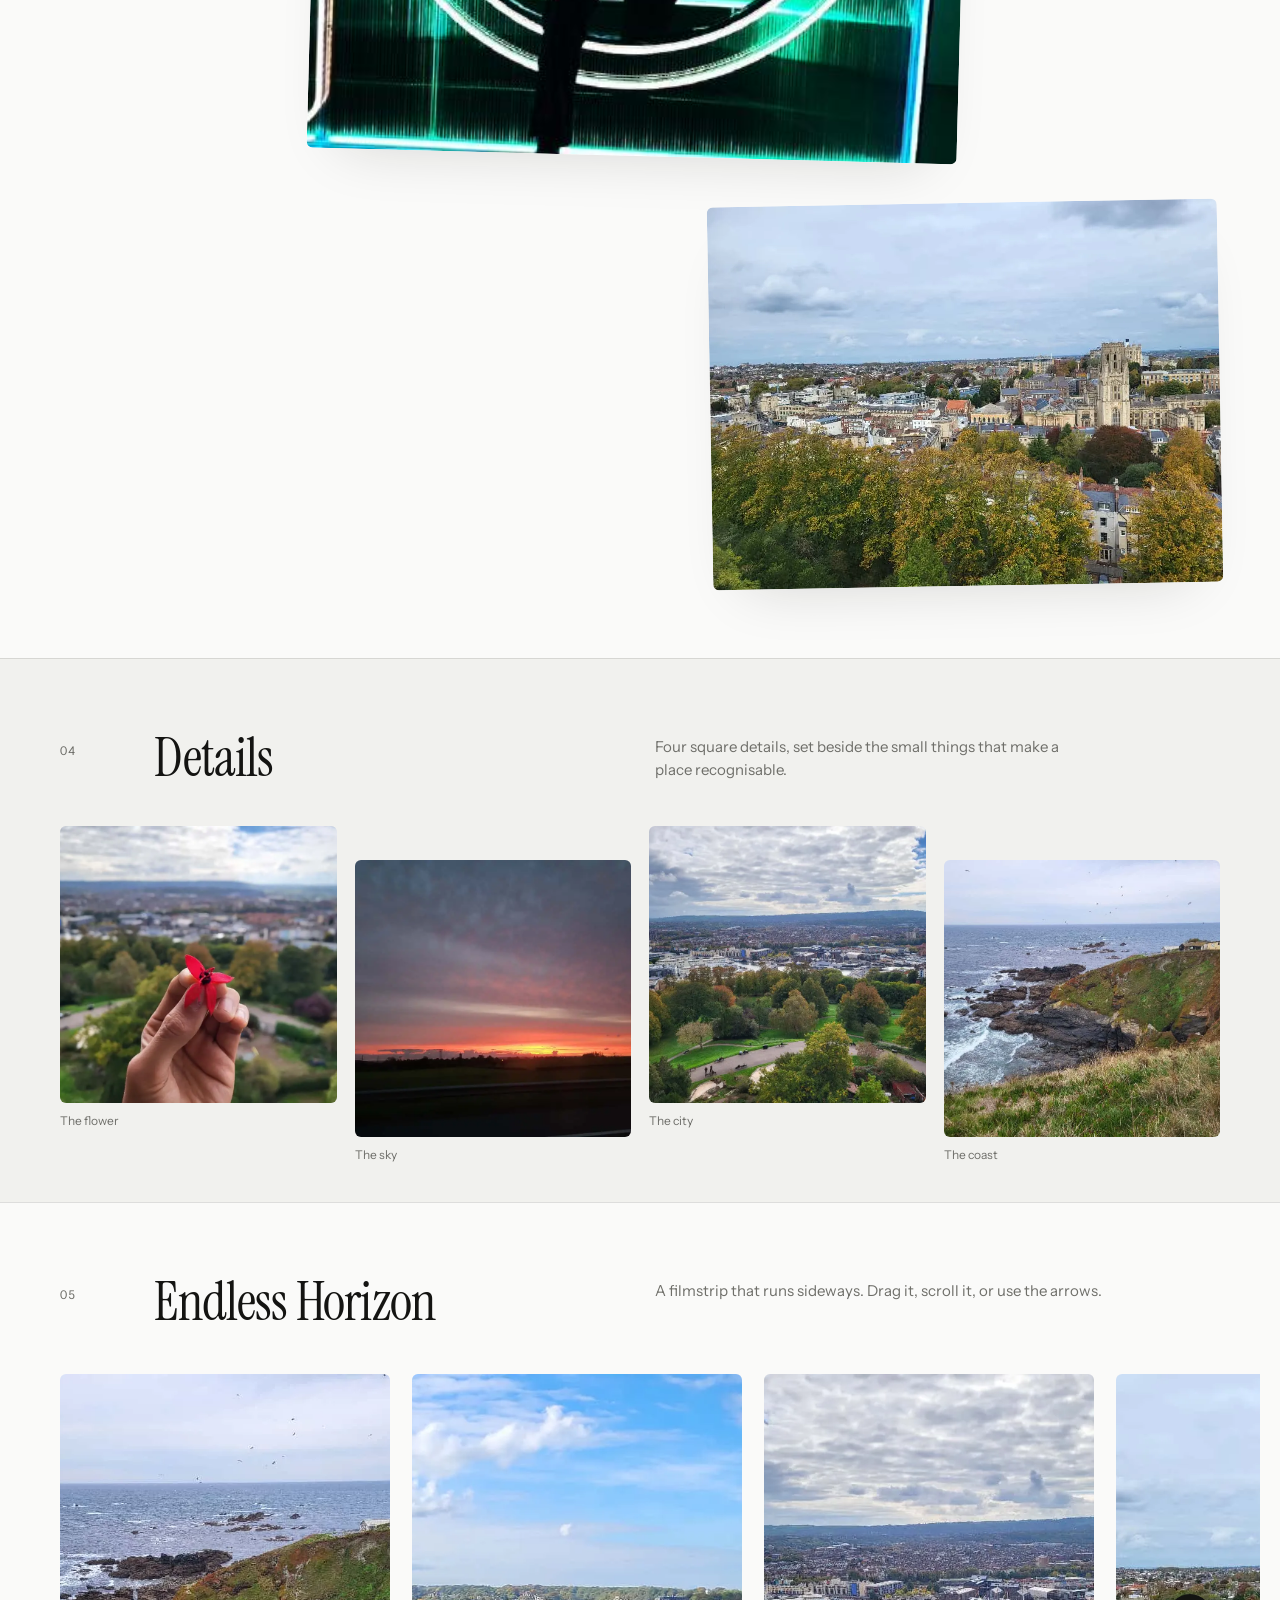
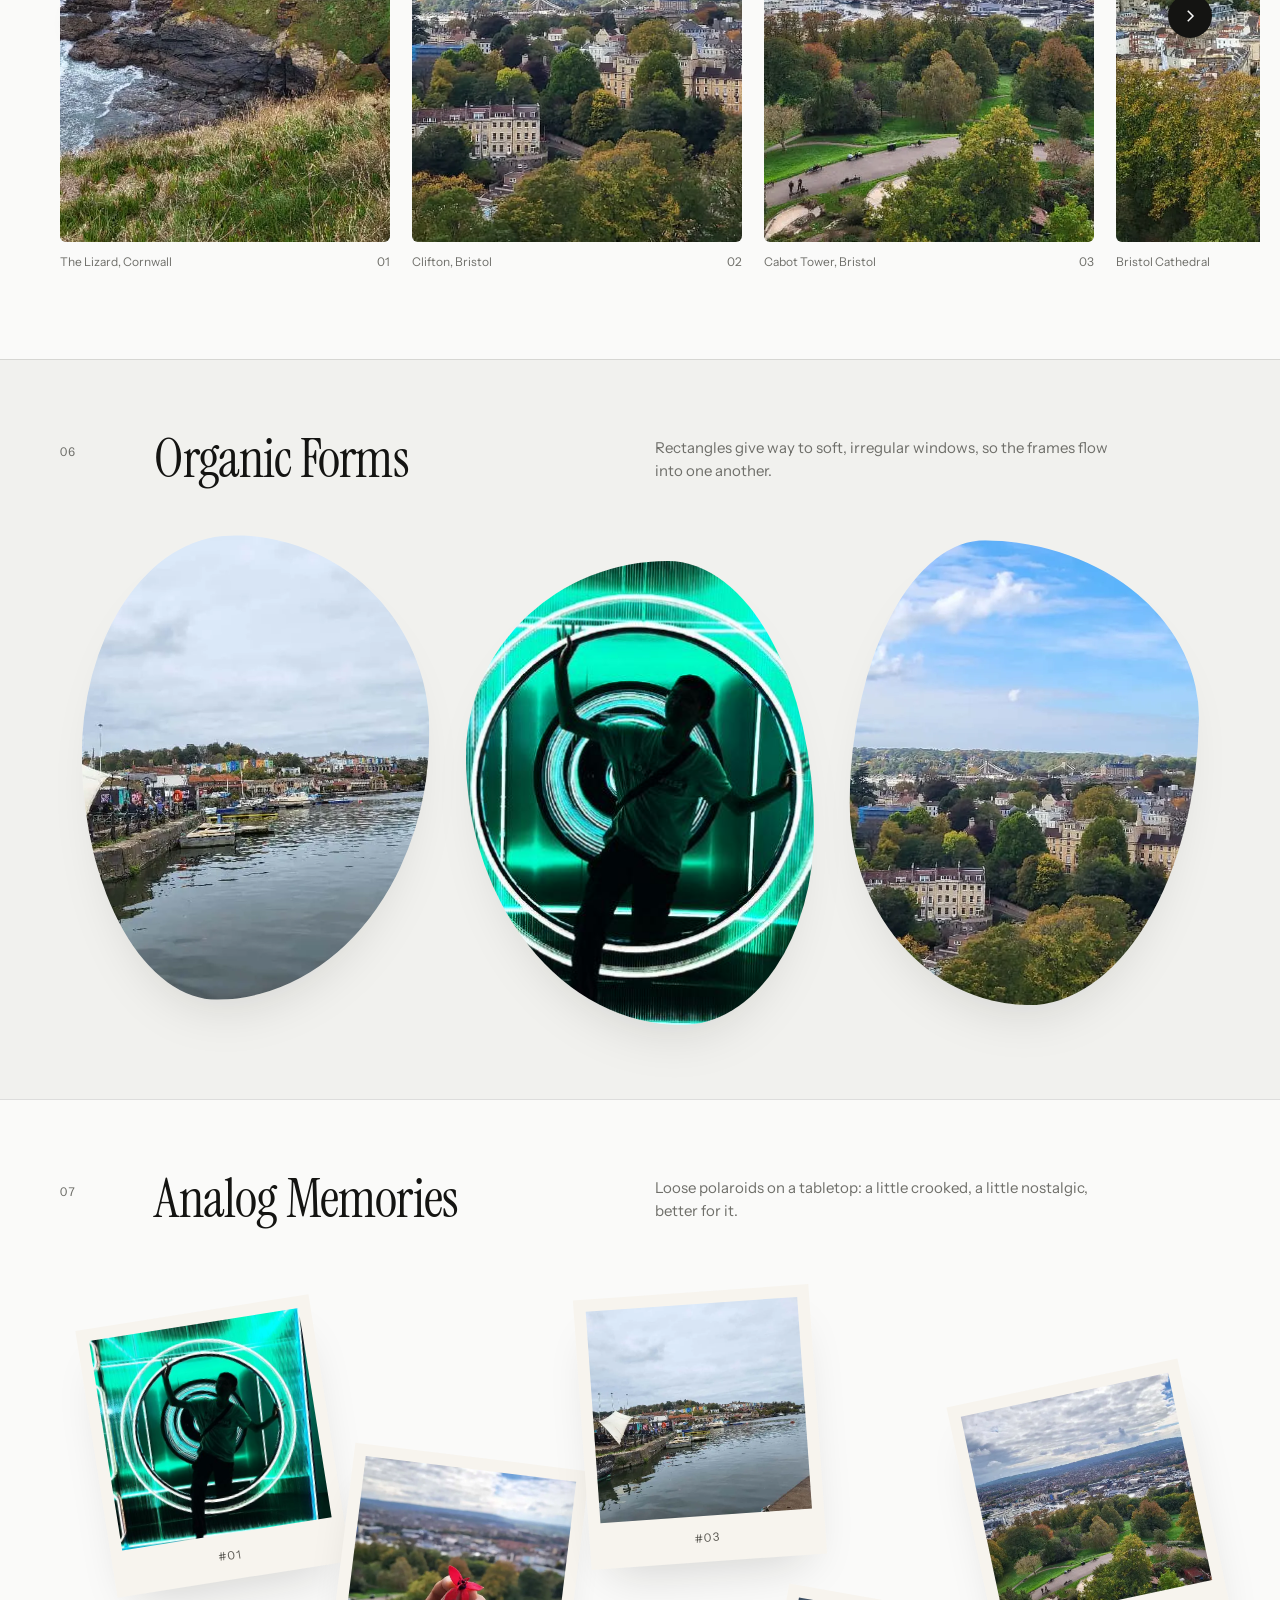
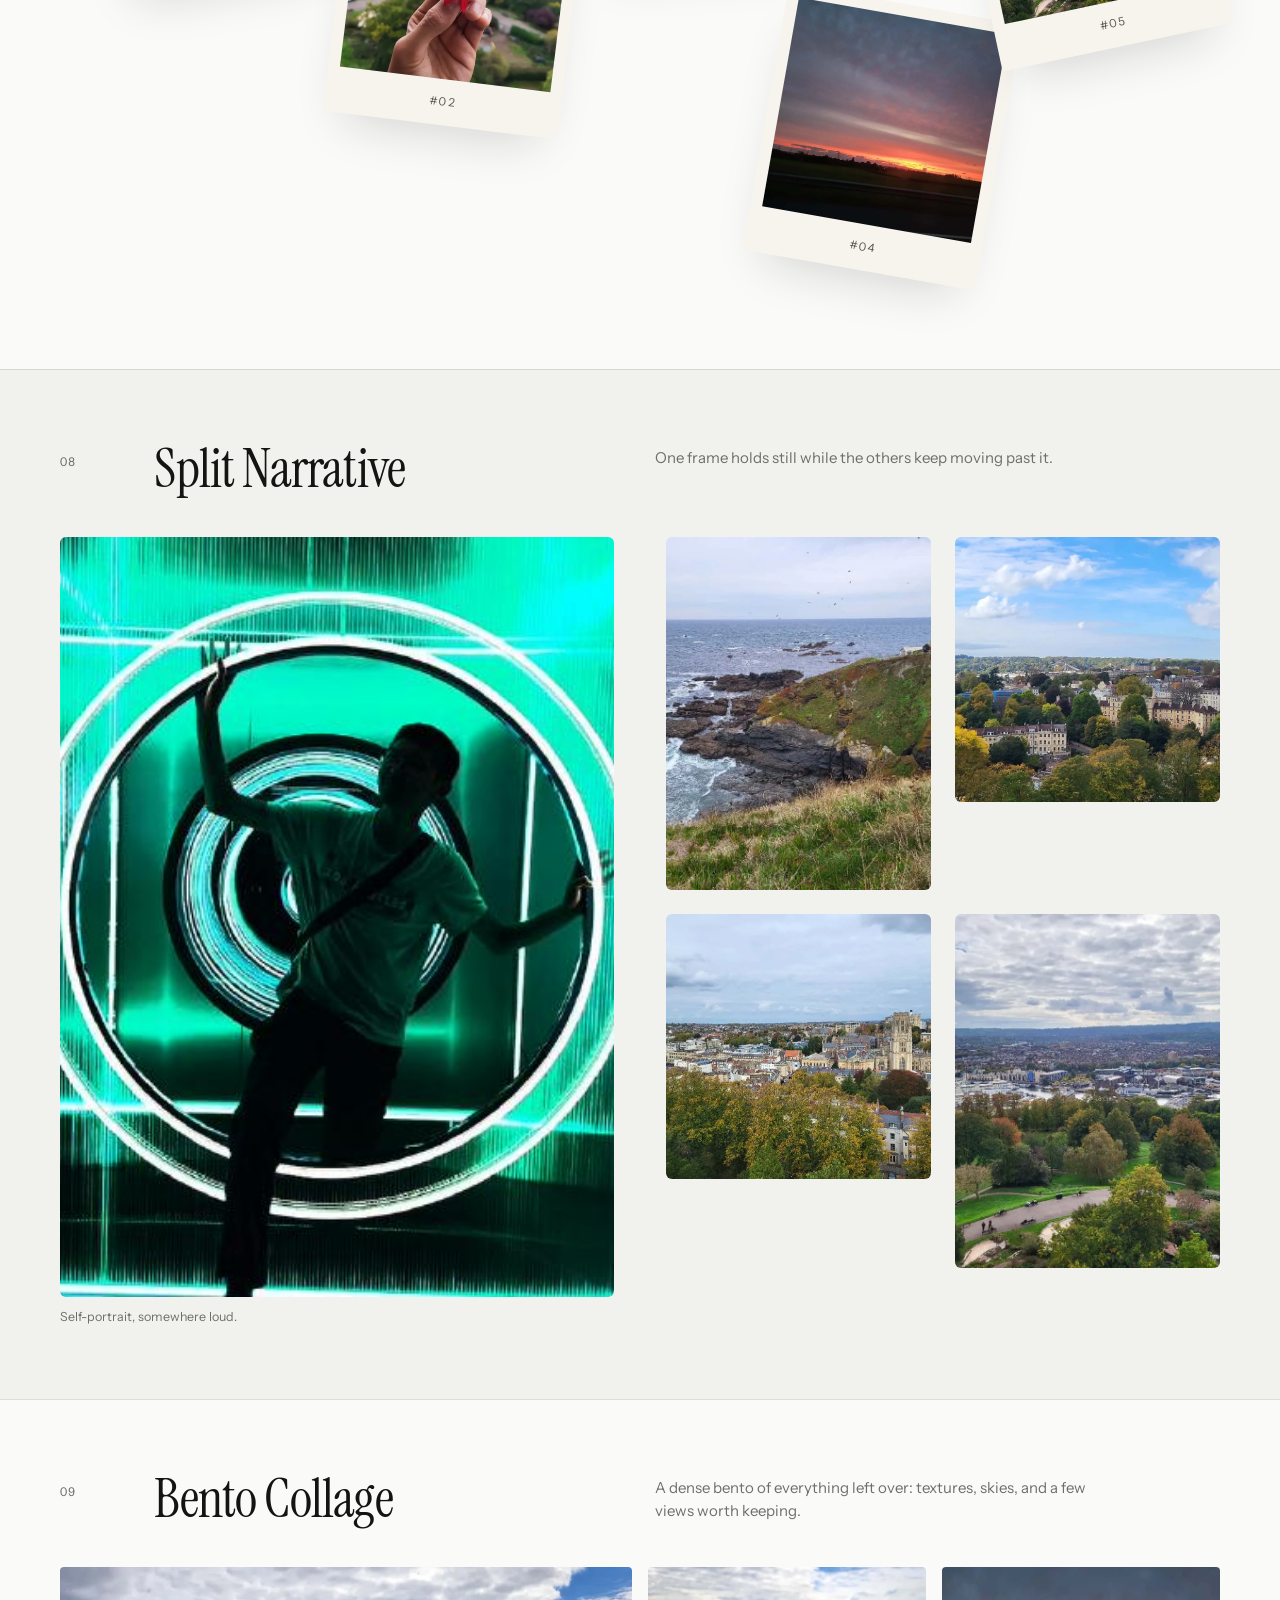
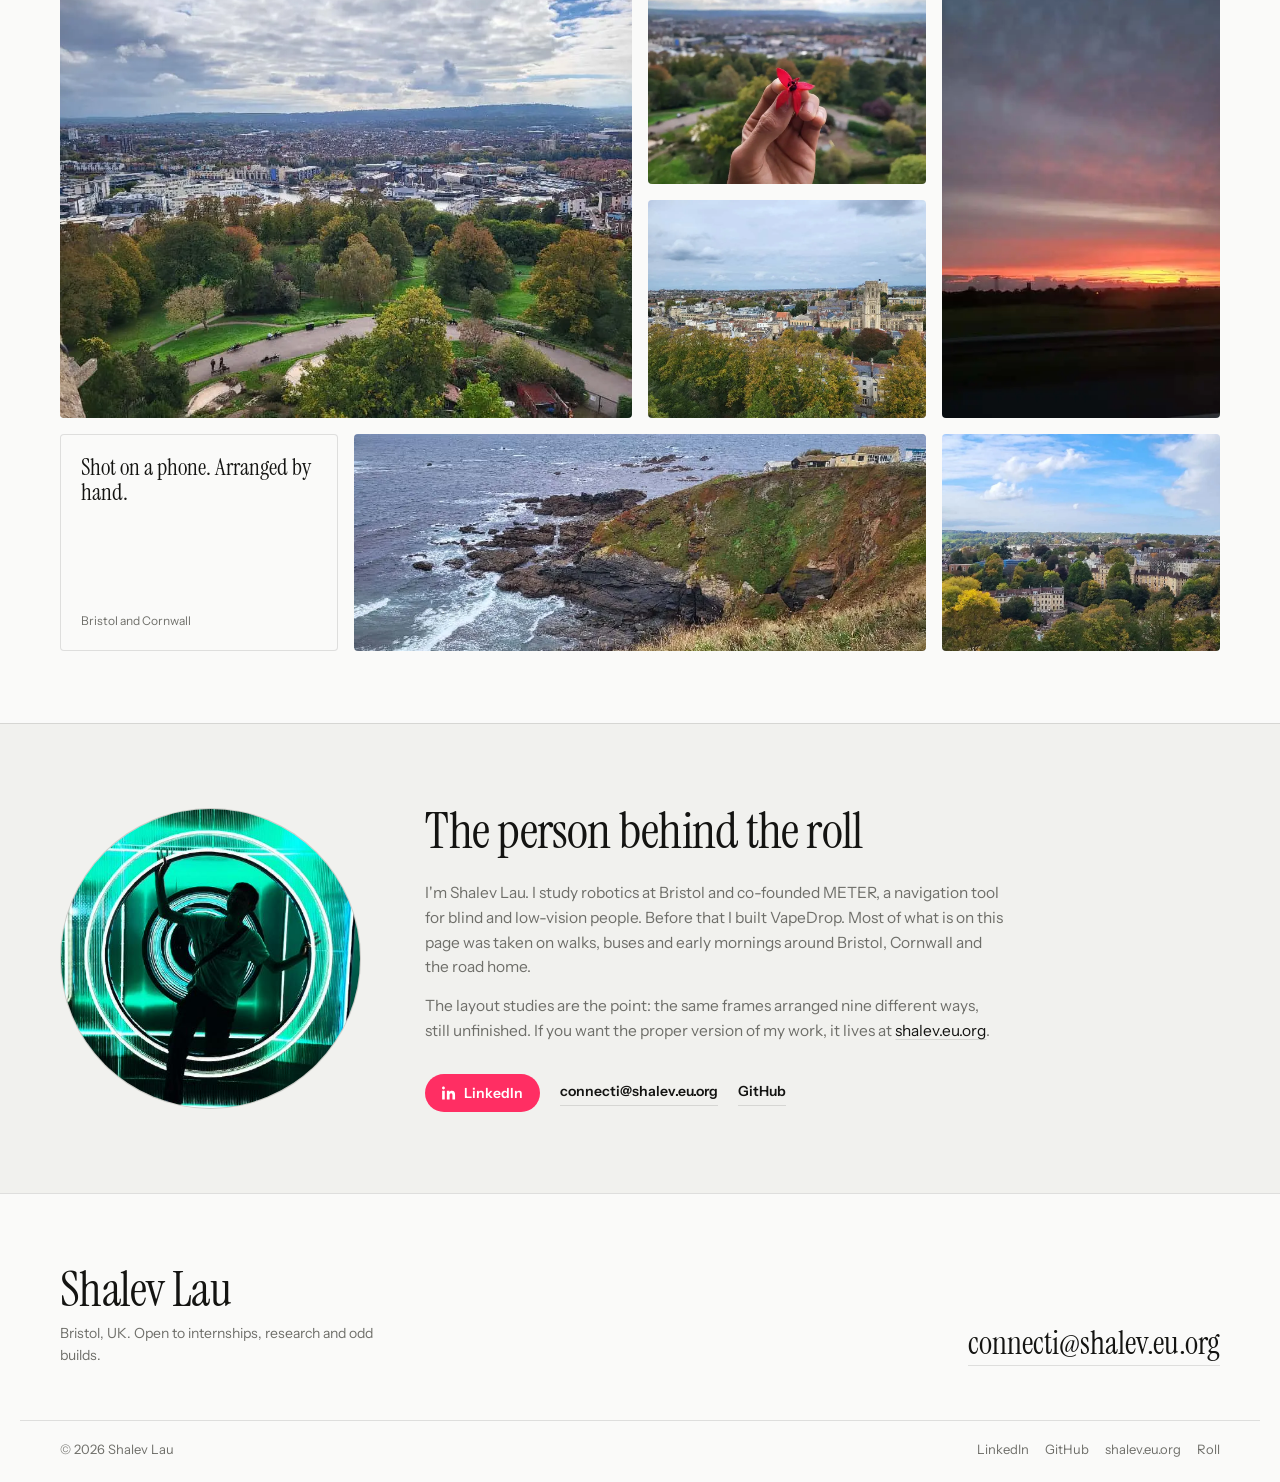
==== commit 16410912: "Polish hover behaviour, copy and anchor offsets" ====
--- a/index.html
+++ b/index.html
@@ -15,7 +15,7 @@
     <meta property="og:description" content="Nine layout studies built from photographs around Bristol, Cornwall and the road home.">
     <meta property="og:url" content="https://bosco-grid.pages.dev/">
     <meta property="og:image" content="https://bosco-grid.pages.dev/assets/shalev-lau.png">
-    <meta name="twitter:card" content="summary_large_image">
+    <meta name="twitter:card" content="summary">
 
     <link rel="icon" href="assets/shalev-lau.png">
     <link rel="apple-touch-icon" href="assets/shalev-lau.png">
@@ -78,7 +78,7 @@
 
                 <h1 id="page-title">One roll,<br>nine puzzles.</h1>
 
-                <p class="lede">Nine layout studies built around photographs I took around Bristol, Cornwall and the road home. Same frames, rearranged.</p>
+                <p class="lede">Nine layout studies built from photographs I took in Bristol, Cornwall and on the road home. Same frames, rearranged.</p>
 
                 <div class="byline">
                     <img src="assets/shalev-lau.png" alt="" width="44" height="44">
--- a/assets/site.css
+++ b/assets/site.css
@@ -381,6 +381,7 @@
 .index {
     padding-top: clamp(16px, 3vh, 28px);
     padding-bottom: clamp(52px, 9vh, 104px);
+    scroll-margin-top: 76px;
 }
 
 .index-head {
@@ -436,8 +437,10 @@
     transition: transform 0.8s var(--ease);
 }
 
-.tile:hover img {
-    transform: scale(1.045);
+@media (hover: hover) {
+    .tile:hover img {
+        transform: scale(1.045);
+    }
 }
 
 .tile-caption {
@@ -815,8 +818,10 @@
     transform: translateY(-4px) rotate(1deg);
 }
 
-.organic img:hover {
-    border-radius: 50%;
+@media (hover: hover) {
+    .organic img:hover {
+        border-radius: 50%;
+    }
 }
 
 /* Puzzle 7 — polaroids */
@@ -884,9 +889,11 @@
     transform: rotate(-12deg);
 }
 
-.polaroid:hover {
-    transform: rotate(0deg) scale(1.06);
-    z-index: 5;
+@media (hover: hover) {
+    .polaroid:hover {
+        transform: rotate(0deg) scale(1.06);
+        z-index: 5;
+    }
 }
 
 /* Puzzle 8 — split */
@@ -1005,6 +1012,7 @@
     padding: clamp(54px, 9vh, 100px) 0;
     border-top: 1px solid var(--line);
     background: var(--surface);
+    scroll-margin-top: 76px;
 }
 
 .about-inner {
@@ -1619,8 +1627,4 @@
     .strip-btn {
         display: none;
     }
-
-    .polaroid:hover {
-        transform: inherit;
-    }
-}
+}
